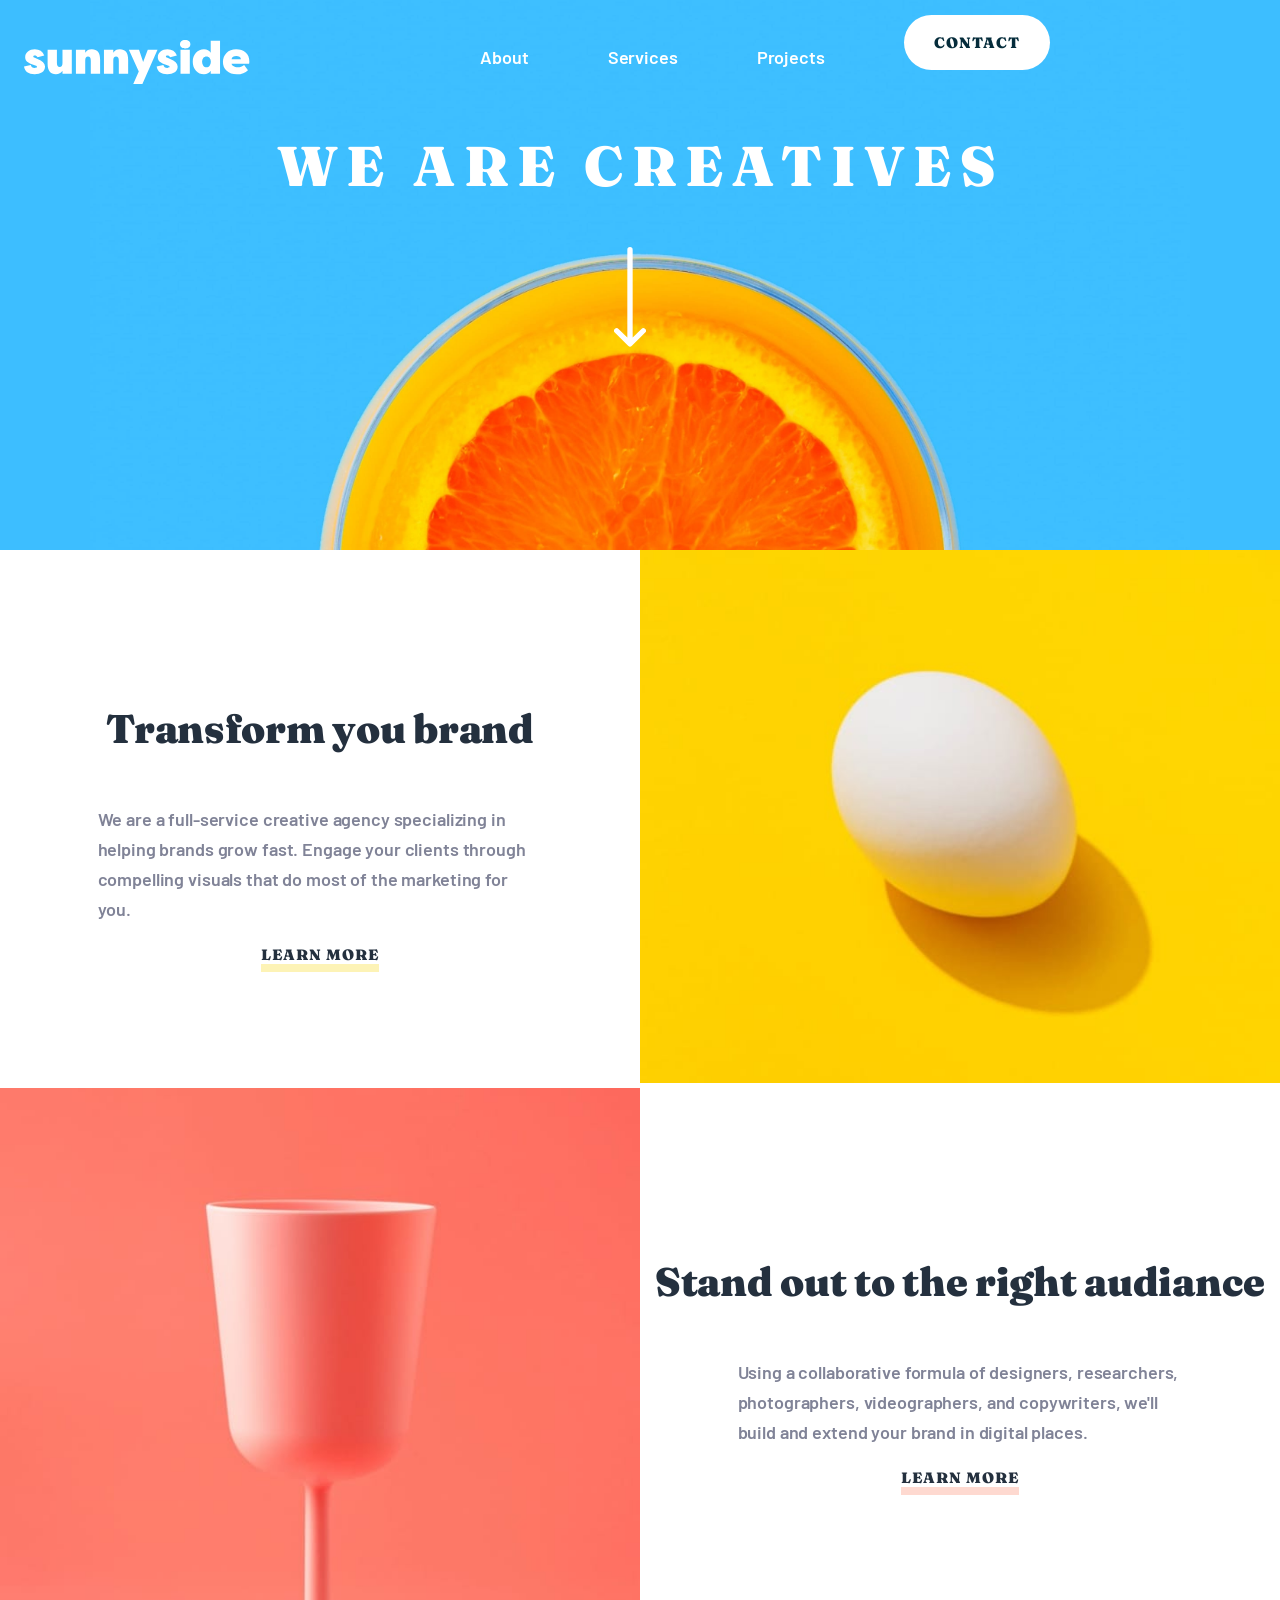
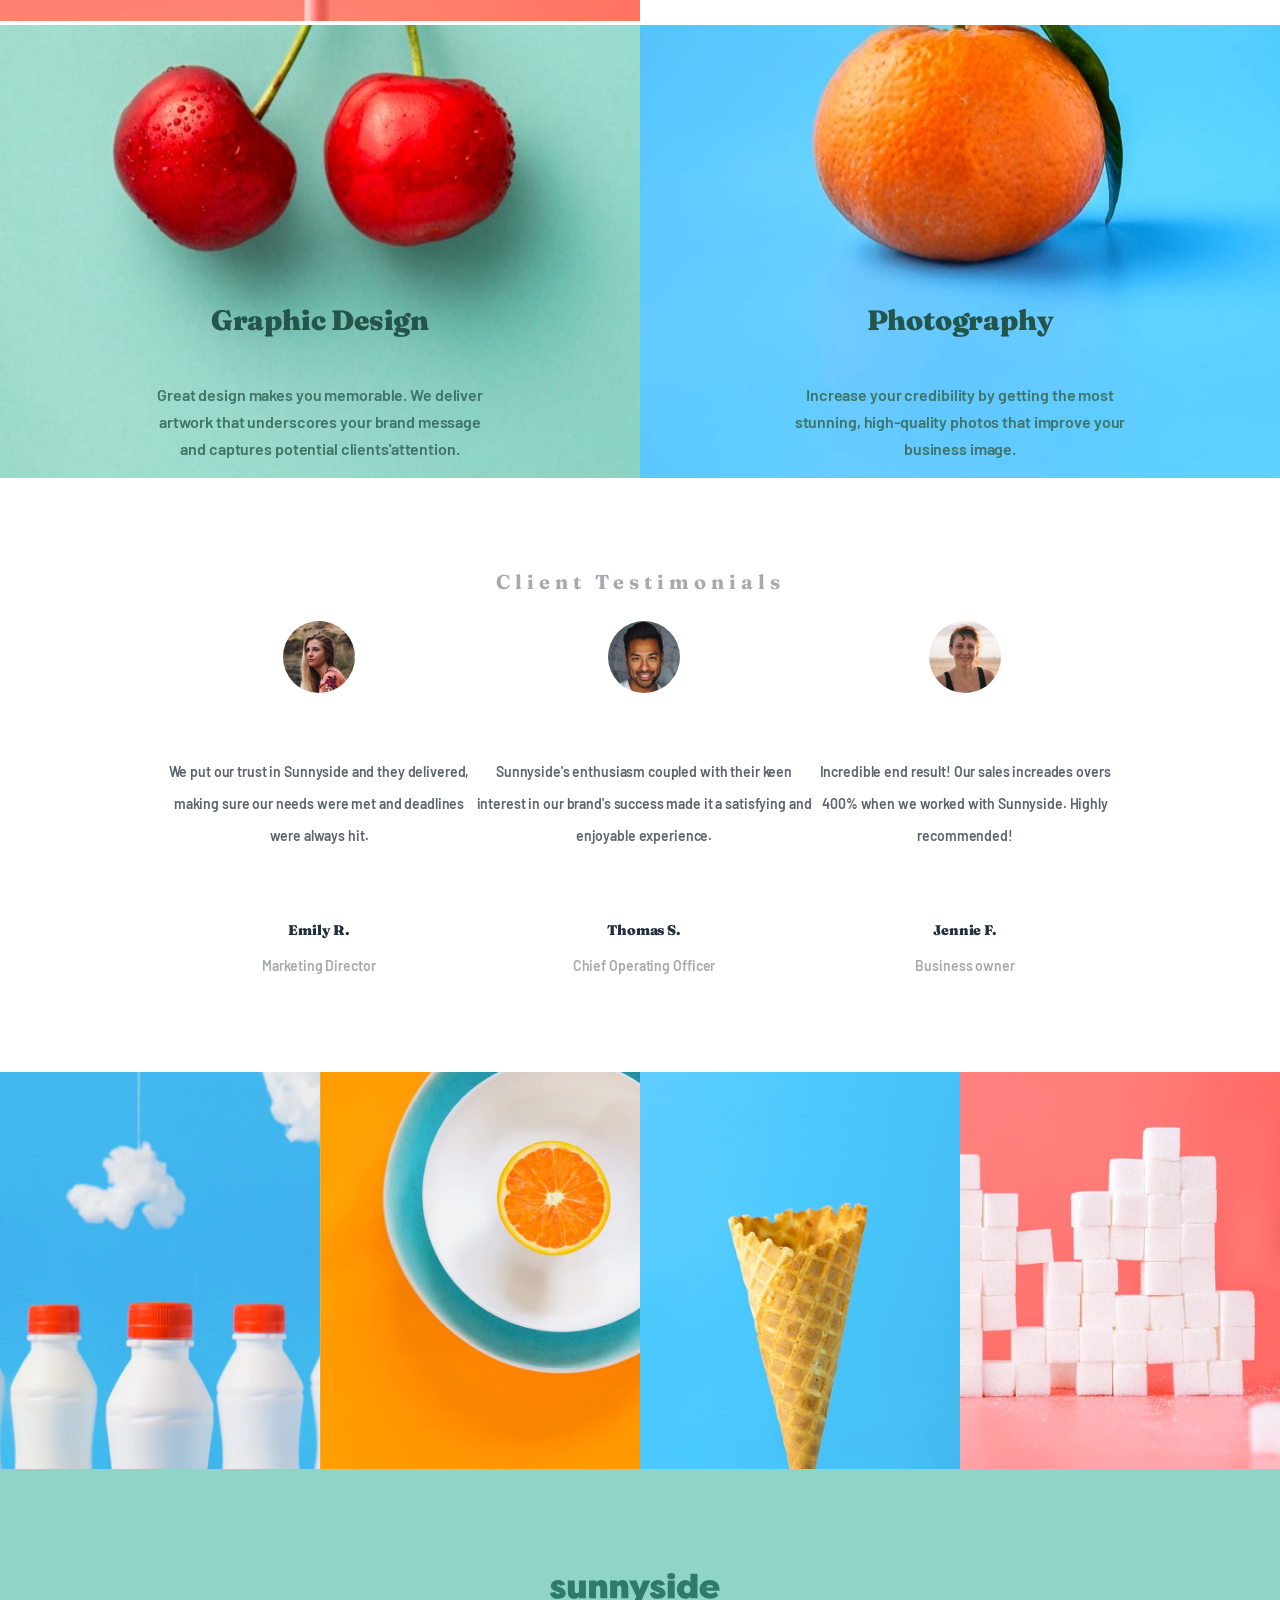
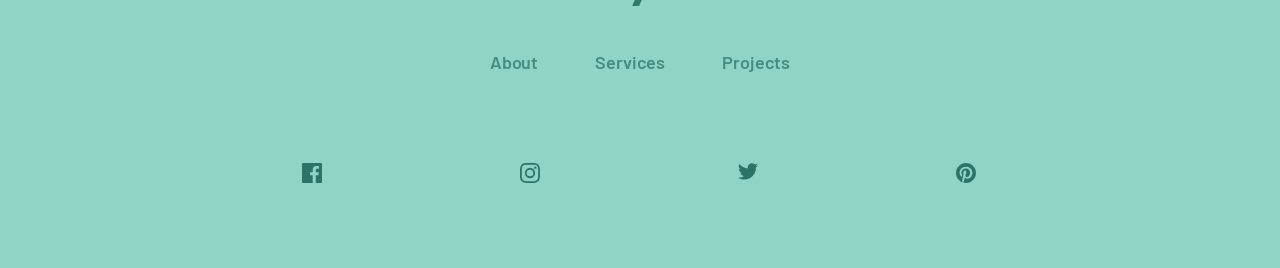
==== index.html @ 3e38563c "index" ====
<!DOCTYPE html>
<html lang="en">
    <head>
        <meta charset="UTF-8">
        <meta name="viewport" content="width=device-width, initial-scale=1.0">
        <title>Sunnyside-Agency</title>
        <link rel="stylesheet" href="/assets/style/scss/style.css">
        <style>
            @import url('https://fonts.googleapis.com/css2?family=Barlow&family=Fraunces:opsz,wght@9..144,900&display=swap');
        </style>  
    </head>
    <body>
        <header>
            <section class="nav">
                <article class="navbar">
                    <img class="brand" src="/ressources/images/logo.svg" alt="brand logo">
                    <div class="burgermenu">
                        <a href="#" class="menu">About</a>
                        <a href="#" class="menu">Services</a>
                        <a href="#" class="menu">Projects</a>
                        <a href="#" class="menu_contact">Contact</a>
                    </div>
                </article>
            </section>
            <section class="intro">
                <h1 class="title">We are creatives</h1>
                <img class="arrow" src="/ressources/images/icons/icon-arrow-down.svg">
            </section>
        </header>
        <section class="informations">
            <article class="egg">
                <img src="/ressources/images/photos/image-transform.jpg" width="100%">
            </article>
            <article class="transform">
                <h2>Transform you brand</h2>
                <p class="explain">
                    We are a full-service creative agency specializing in helping brands grow fast. Engage your clients through compelling visuals that do most of the marketing for you.
                </p>
                <a class="Learn-yellow" href="#">Learn More</a>
            </article>
            <article class="glass">
                <img src="/ressources/images/photos/image-stand-out.jpg" width="100%">
            </article>
            <article class="stand-out">
                <h2>Stand out to the right audiance</h2>
                <p class="explain">
                    Using a collaborative formula of designers, researchers, photographers, videographers, and copywriters, we'll build and extend your brand in digital places.
                </p>
                <a class="Learn-pink" href="#">Learn More</a>
            </article>
            <article class="Graphic">
                <div class="graphic">
                    <h3 class="design">Graphic Design</h3>
                    <p class="info">
                        Great design makes you memorable. We deliver artwork that underscores your brand message and captures potential clients'attention.
                    </p>
                </div>
            </article>
            <article class="photography">
                <div class="pics">
                    <h3 class="photo">Photography</h3>
                    <p class="info">
                        Increase your credibility by getting the most stunning, high-quality photos that improve your business image.
                    </p>
                </div>
            </article>
        </section>
        <section class="testimonials">
            <h4>Client Testimonials</h4>
            <div class="people">
                <article class="Emily">
                    <img class="faces" src="/ressources/images/people/image-emily.jpg">
                    <p class="review">
                        We put our trust in Sunnyside and they delivered, making sure our needs were met and deadlines were always hit.
                    </p>
                    <p class="name">Emily R.</p>
                    <p class="job">Marketing Director</p>
                </article>
                <article class="Thomas">
                    <img class="faces" src="/ressources/images/people/image-thomas.jpg">
                    <p class="review">
                        Sunnyside's enthusiasm coupled with their keen interest in our brand's success made it a satisfying and enjoyable experience.
                    </p>
                    <p class="name">Thomas S.</p>
                    <p class="job">Chief Operating Officer</p>
                </article>
                <article class="Jennie">
                    <img class="faces" src="/ressources/images/people/image-jennie.jpg">
                    <p class="review">
                        Incredible end result! Our sales increades overs 400% when we worked with Sunnyside. Highly recommended!
                    </p>
                    <p class="name">Jennie F.</p>
                    <p class="job">Business owner</p>
                </article>
            </div>
        </section>
        <section class="images">
            <img class="milk" src="/ressources/images/photos/image-gallery-milkbottles.jpg">
            <img class="orange" src="/ressources/images/photos/image-gallery-orange.jpg">
            <img class="cone" src="/ressources/images/photos/image-gallery-cone.jpg">
            <img class="sugar" src="/ressources/images/photos/image-gallery-sugarcubes.jpg">
        </section>
        <footer>
            <article class="brand-foot">
                <img class="brand" src="/ressources/images/logo.svg">
                <article class="infos-foot">
                    <div class="elements">
                        <a class="abt" href="#">About</a>
                        <a class="serv" href="#">Services</a>
                        <a class="pjt" href="#">Projects</a>
                    </div>
                </article>
                <article class="social-media">
                    <div class="logos">
                        <a href="#"><img class="fb" src="/ressources/images/icons/icon-facebook.svg"></a>
                        <a href="#"><img class="ig" src="/ressources/images/icons/icon-instagram.svg"></a>
                        <a href="#"><img class="tw" src="/ressources/images/icons/icon-twitter.svg"></a>
                        <a href="#"><img class="pt" src="/ressources/images/icons/icon-pinterest.svg"></a>
                    </div>
                </article>
            </article>
        </footer>
    </body>
</html>
---- assets/style/scss/style.css ----
/*! modern-normalize v2.0.0 | MIT License | https://github.com/sindresorhus/modern-normalize */
/*
Document
========
*/
/**
Use a better box model (opinionated).
*/
@import url("https://fonts.googleapis.com/css2?family=Barlow&family=Fraunces:opsz,wght@9..144,900&display=swap");
*,
::before,
::after {
  box-sizing: border-box;
}

html {
  /* Improve consistency of default fonts in all browsers. (https://github.com/sindresorhus/modern-normalize/issues/3) */
  font-family: system-ui, "Segoe UI", Roboto, Helvetica, Arial, sans-serif, "Apple Color Emoji", "Segoe UI Emoji";
  line-height: 1.15; /* 1. Correct the line height in all browsers. */
  -webkit-text-size-adjust: 100%; /* 2. Prevent adjustments of font size after orientation changes in iOS. */
  -moz-tab-size: 4; /* 3. Use a more readable tab size (opinionated). */
  -o-tab-size: 4;
     tab-size: 4; /* 3 */
}

/*
Sections
========
*/
body {
  margin: 0; /* Remove the margin in all browsers. */
}

/*
Grouping content
================
*/
/**
1. Add the correct height in Firefox.
2. Correct the inheritance of border color in Firefox. (https://bugzilla.mozilla.org/show_bug.cgi?id=190655)
*/
hr {
  height: 0; /* 1 */
  color: inherit; /* 2 */
}

/*
Text-level semantics
====================
*/
/**
Add the correct text decoration in Chrome, Edge, and Safari.
*/
abbr[title] {
  -webkit-text-decoration: underline dotted;
          text-decoration: underline dotted;
}

/**
Add the correct font weight in Edge and Safari.
*/
b,
strong {
  font-weight: bolder;
}

/**
1. Improve consistency of default fonts in all browsers. (https://github.com/sindresorhus/modern-normalize/issues/3)
2. Correct the odd 'em' font sizing in all browsers.
*/
code,
kbd,
samp,
pre {
  font-family: ui-monospace, SFMono-Regular, Consolas, "Liberation Mono", Menlo, monospace; /* 1 */
  font-size: 1em; /* 2 */
}

/**
Add the correct font size in all browsers.
*/
small {
  font-size: 80%;
}

/**
Prevent 'sub' and 'sup' elements from affecting the line height in all browsers.
*/
sub,
sup {
  font-size: 75%;
  line-height: 0;
  position: relative;
  vertical-align: baseline;
}

sub {
  bottom: -0.25em;
}

sup {
  top: -0.5em;
}

/*
Tabular data
============
*/
/**
1. Remove text indentation from table contents in Chrome and Safari. (https://bugs.chromium.org/p/chromium/issues/detail?id=999088, https://bugs.webkit.org/show_bug.cgi?id=201297)
2. Correct table border color inheritance in Chrome and Safari. (https://bugs.chromium.org/p/chromium/issues/detail?id=935729, https://bugs.webkit.org/show_bug.cgi?id=195016)
*/
table {
  text-indent: 0; /* 1 */
  border-color: inherit; /* 2 */
}

/*
Forms
=====
*/
/**
1. Change the font styles in all browsers.
2. Remove the margin in Firefox and Safari.
*/
button,
input,
optgroup,
select,
textarea {
  font-family: inherit; /* 1 */
  font-size: 100%; /* 1 */
  line-height: 1.15; /* 1 */
  margin: 0; /* 2 */
}

/**
Remove the inheritance of text transform in Edge and Firefox.
*/
button,
select {
  text-transform: none;
}

/**
Correct the inability to style clickable types in iOS and Safari.
*/
button,
[type=button],
[type=reset],
[type=submit] {
  -webkit-appearance: button;
     -moz-appearance: button;
          appearance: button;
}

/**
Remove the inner border and padding in Firefox.
*/
::-moz-focus-inner {
  border-style: none;
  padding: 0;
}

/**
Restore the focus styles unset by the previous rule.
*/
:-moz-focusring {
  outline: 1px dotted ButtonText;
}

/**
Remove the additional ':invalid' styles in Firefox.
See: https://github.com/mozilla/gecko-dev/blob/2f9eacd9d3d995c937b4251a5557d95d494c9be1/layout/style/res/forms.css#L728-L737
*/
:-moz-ui-invalid {
  box-shadow: none;
}

/**
Remove the padding so developers are not caught out when they zero out 'fieldset' elements in all browsers.
*/
legend {
  padding: 0;
}

/**
Add the correct vertical alignment in Chrome and Firefox.
*/
progress {
  vertical-align: baseline;
}

/**
Correct the cursor style of increment and decrement buttons in Safari.
*/
::-webkit-inner-spin-button,
::-webkit-outer-spin-button {
  height: auto;
}

/**
1. Correct the odd appearance in Chrome and Safari.
2. Correct the outline style in Safari.
*/
[type=search] {
  -webkit-appearance: textfield;
     -moz-appearance: textfield;
          appearance: textfield; /* 1 */
  outline-offset: -2px; /* 2 */
}

/**
Remove the inner padding in Chrome and Safari on macOS.
*/
::-webkit-search-decoration {
  -webkit-appearance: none;
}

/**
1. Correct the inability to style clickable types in iOS and Safari.
2. Change font properties to 'inherit' in Safari.
*/
::-webkit-file-upload-button {
  -webkit-appearance: button; /* 1 */
  font: inherit; /* 2 */
}

/*
Interactive
===========
*/
/*
Add the correct display in Chrome and Safari.
*/
summary {
  display: list-item;
}

@media screen and (max-width: 768px) {
  .menu {
    color: #808397;
    font-family: "Barlow";
    font-size: 20px;
    font-style: normal;
    font-weight: 600;
    line-height: 25px; /* 125% */
    letter-spacing: -0.143px;
    text-decoration: none;
  }
  .menu_contact {
    color: #808397;
    font-family: "Barlow";
    font-size: 20px;
    font-style: normal;
    font-weight: 600;
    line-height: 25px; /* 125% */
    letter-spacing: -0.143px;
    text-decoration: none;
  }
  .title {
    font-family: "Fraunces", serif;
    color: #FFF;
    font-size: 80px;
    font-size: normal;
    text-transform: uppercase;
    padding-top: 144px;
    font-weight: 900p;
    text-align: center;
    letter-spacing: 6.25px;
    line-height: normal;
  }
  h2 {
    font-family: "Fraunces", serif;
    color: black;
    text-align: center;
    font-size: 32px;
    font-style: normal;
    font-weight: 900;
    line-height: normal;
    letter-spacing: -0.229px;
    width: 327px;
  }
  .explain {
    color: #808397;
    text-align: center;
    font-family: "Barlow";
    font-size: 18px;
    font-size: normal;
    font-weight: 600;
    line-height: 30px;
    letter-spacing: -0.129px;
    width: 327px;
  }
  .Learn-pink {
    color: #24303E;
    font-family: "Fraunces", serif;
    font-size: 15px;
    font-style: normal;
    font-weight: 900;
    line-height: 25px; /* 166.667% */
    letter-spacing: 1px;
    text-transform: uppercase;
    text-decoration: underline;
    text-decoration-color: #FED9D0;
    text-decoration-thickness: 8px;
  }
  .Learn-pink:hover {
    text-transform: uppercase;
    text-decoration: underline;
    text-decoration-color: #FE7766;
    text-decoration-thickness: 8px;
  }
  .Learn-yellow {
    color: #24303E;
    font-family: "Fraunces", serif;
    font-size: 15px;
    font-style: normal;
    font-weight: 900;
    line-height: 25px; /* 166.667% */
    letter-spacing: 1px;
    text-transform: uppercase;
    text-decoration: underline;
    text-decoration-color: #FDF3B6;
    text-decoration-thickness: 8px;
  }
  .Learn-yellow:hover {
    text-transform: uppercase;
    text-decoration: underline;
    text-decoration-color: #FAD400;
    text-decoration-thickness: 8px;
  }
  Graphic h3 {
    color: #24554A;
    text-align: center;
    font-family: "Fraunces", serif;
    font-size: 28px;
    font-style: normal;
    font-weight: 900;
    line-height: normal;
    letter-spacing: -0.2px;
  }
  Graphic p.info {
    color: #24554A;
    text-align: center;
    font-family: "Barlow";
    font-size: 16px;
    font-style: normal;
    font-weight: 600;
    line-height: 27px; /* 168.75% */
    letter-spacing: -0.114px;
  }
  .photography h3 {
    color: #052C3B;
    text-align: center;
    font-family: "Fraunces", serif;
    font-size: 28px;
    font-style: normal;
    font-weight: 900;
    line-height: normal;
    letter-spacing: -0.2px;
  }
  .photography p.info {
    color: #24554A;
    text-align: center;
    font-family: "Barlow";
    font-size: 16px;
    font-style: normal;
    font-weight: 600;
    line-height: 27px; /* 168.75% */
    letter-spacing: -0.114px;
  }
  h4 {
    color: #A7AAAD;
    text-align: center;
    font-family: "Fraunces", serif;
    font-size: 24px;
    font-style: normal;
    font-weight: 900;
    line-height: normal;
    letter-spacing: 4px;
  }
  .review {
    color: #5B636D;
    text-align: center;
    font-family: "Barlow";
    font-size: 18px;
    font-style: normal;
    font-weight: 600;
    line-height: 32px; /* 177.778% */
    letter-spacing: -0.129px;
  }
  .name {
    color: #24303E;
    text-align: center;
    font-family: "Fraunces", serif;
    font-size: 18px;
    font-style: normal;
    font-weight: 900;
    line-height: normal;
    letter-spacing: -0.129px;
  }
  .job {
    color: #A7AAAD;
    text-align: center;
    font-family: "Barlow";
    font-size: 14px;
    font-style: normal;
    font-weight: 600;
    line-height: 25px; /* 178.571% */
    letter-spacing: -0.1px;
  }
  .elements {
    color: #458D7E;
    font-family: Barlow;
    font-size: 18px;
    font-style: normal;
    font-weight: 600;
    line-height: 25px; /* 138.889% */
    letter-spacing: -0.129px;
  }
}
@media only screen and (min-width: 768px) and (max-width: 2560px) {
  .title {
    color: #FFF;
    text-align: center;
    font-family: "Fraunces";
    font-size: 56px;
    font-style: normal;
    font-weight: 900;
    line-height: normal;
    letter-spacing: 8.75px;
    text-transform: uppercase;
  }
  .menu {
    color: #FFF;
    font-family: "Barlow";
    font-size: 18px;
    font-style: normal;
    font-weight: 600;
    line-height: 25px; /* 138.889% */
    letter-spacing: -0.129px;
    text-decoration: none;
  }
  .menu_contact {
    background-color: white;
    color: #052C3B;
    text-decoration: none;
    border-radius: 50px;
    padding: 15px 30px 15px 30px;
    font-family: "Fraunces";
    font-size: 15px;
    font-style: normal;
    font-weight: 900;
    line-height: 25px; /* 166.667% */
    letter-spacing: 1px;
    text-transform: uppercase;
  }
  .menu_contact:hover {
    border-radius: 28px;
    opacity: 0.5;
    background: #FFF;
    color: #FFF;
    font-family: "Fraunces";
    font-size: 15px;
    font-style: normal;
    font-weight: 900;
    line-height: 25px; /* 166.667% */
    letter-spacing: 1px;
    text-transform: uppercase;
  }
  .informations h2 {
    color: #24303E;
    font-family: "Fraunces";
    font-size: 40px;
    font-style: normal;
    font-weight: 900;
    line-height: normal;
    letter-spacing: -0.286px;
  }
  .informations .explain {
    color: #808397;
    font-family: "Barlow";
    font-size: 18px;
    font-style: normal;
    font-weight: 600;
    line-height: 30px; /* 166.667% */
    letter-spacing: -0.129px;
  }
  .informations .Learn-pink {
    color: #24303E;
    font-family: "Fraunces", serif;
    font-size: 15px;
    font-style: normal;
    font-weight: 900;
    line-height: 25px; /* 166.667% */
    letter-spacing: 1px;
    text-transform: uppercase;
    text-decoration: underline;
    text-decoration-color: #FED9D0;
    text-decoration-thickness: 8px;
  }
  .informations .Learn-pink:hover {
    text-transform: uppercase;
    text-decoration: underline;
    text-decoration-color: #FE7766;
    text-decoration-thickness: 8px;
  }
  .informations .Learn-yellow {
    color: #24303E;
    font-family: "Fraunces", serif;
    font-size: 15px;
    font-style: normal;
    font-weight: 900;
    line-height: 25px; /* 166.667% */
    letter-spacing: 1px;
    text-transform: uppercase;
    text-decoration: underline;
    text-decoration-color: #FDF3B6;
    text-decoration-thickness: 8px;
  }
  .informations .Learn-yellow:hover {
    text-transform: uppercase;
    text-decoration: underline;
    text-decoration-color: #FAD400;
    text-decoration-thickness: 8px;
  }
  h3 {
    color: #24554A;
    text-align: center;
    font-family: "Fraunces";
    font-size: 28px;
    font-style: normal;
    font-weight: 900;
    line-height: normal;
    letter-spacing: -0.2px;
  }
  .info {
    color: #3E7467;
    text-align: center;
    font-family: "Barlow";
    font-size: 16px;
    font-style: normal;
    font-weight: 600;
    line-height: 27px; /* 168.75% */
    letter-spacing: -0.114px;
  }
  .testimonials {
    color: #A7AAAD;
    text-align: center;
    font-family: "Fraunces";
    font-size: 20px;
    font-style: normal;
    font-weight: 900;
    line-height: normal;
    letter-spacing: 5px;
  }
  .review {
    color: #5B636D;
    text-align: center;
    font-family: "Barlow";
    font-size: 14px;
    font-style: normal;
    font-weight: 600;
    line-height: 32px; /* 177.778% */
    letter-spacing: -0.129px;
    margin-bottom: 69px;
    margin-top: 58px;
  }
  .name {
    color: #24303E;
    text-align: center;
    font-family: "Fraunces";
    font-size: 14px;
    font-style: normal;
    font-weight: 900;
    line-height: normal;
    letter-spacing: -0.129px;
  }
  .job {
    color: #A7AAAD;
    text-align: center;
    font-family: Barlow;
    font-size: 14px;
    font-style: normal;
    font-weight: 600;
    line-height: 25px; /* 178.571% */
    letter-spacing: -0.1px;
  }
}
.elements a {
  color: #458D7E;
  font-family: "Barlow";
  font-size: 18px;
  font-style: normal;
  font-weight: 600;
  line-height: 25px; /* 138.889% */
  letter-spacing: -0.129px;
  text-decoration: none;
}
.elements a:hover {
  text-decoration: none;
  color: white;
}

.fb:hover {
  filter: invert(93%) sepia(7%) saturate(27%) hue-rotate(216deg) brightness(150%) contrast(110%);
}

.ig:hover {
  filter: invert(93%) sepia(7%) saturate(27%) hue-rotate(216deg) brightness(150%) contrast(110%);
}

.tw:hover {
  filter: invert(93%) sepia(7%) saturate(27%) hue-rotate(216deg) brightness(150%) contrast(110%);
}

.pt:hover {
  filter: invert(93%) sepia(7%) saturate(27%) hue-rotate(216deg) brightness(150%) contrast(110%);
}

@media screen and (max-width: 768px) {
  header {
    background: url("/ressources/images/photos/image-header.jpg") no-repeat center bottom, #3DBEFF;
    background-size: 1450px;
    max-height: 1000px;
    max-width: 768px;
  }
  header .navbar {
    display: grid;
    grid-template-columns: auto auto;
  }
  header .navbar img.brand {
    width: 250px;
    height: auto;
    margin-top: 32px;
    padding-left: 24px;
  }
  header .navbar .burgermenu {
    display: flex;
    flex-direction: column;
    align-items: end;
  }
  header .arrow {
    padding-left: 45%;
    height: 200px;
  }
}
@media only screen and (min-width: 768px) and (max-width: 2560px) {
  header {
    background: url("/ressources/images/photos/image-header.jpg") no-repeat center bottom, #3DBEFF;
    background-size: 1100px;
    height: 550px;
  }
  header .nav {
    display: grid;
    grid-template-columns: auto auto;
  }
  header .nav .navbar {
    display: grid;
    grid-template-columns: auto auto;
    display: grid;
    height: 85px;
  }
  header .nav .navbar img.brand {
    width: 250px;
    height: auto;
    margin-top: 40px;
    padding-left: 24px;
  }
  header .nav .navbar .burgermenu {
    display: grid;
    grid-template-columns: auto auto auto auto;
    height: 70px;
    gap: 79px;
    align-items: end;
    justify-content: end;
  }
  header .arrow {
    padding-left: 48%;
    height: 100px;
  }
}
@media screen and (max-width: 768px) {
  .informations {
    display: flex;
    flex-direction: column;
  }
  .informations .egg {
    display: flex;
    align-items: center;
    justify-content: center;
    background-color: #FFD300;
  }
  .informations .transform {
    height: 600px;
    display: flex;
    flex-direction: column;
    align-items: center;
    justify-content: center;
  }
  .informations .glass {
    display: flex;
    align-items: center;
    justify-content: center;
  }
  .informations .stand-out {
    height: 600px;
    display: flex;
    flex-direction: column;
    align-items: center;
    justify-content: center;
  }
  .informations .Graphic {
    background: url("/ressources/images/photos/image-graphic-design.jpg") no-repeat center;
    background-size: 1300px;
    height: 1000px;
    display: flex;
    justify-content: center;
    align-items: center;
  }
  .informations .Graphic .graphic {
    display: flex;
    width: 350px;
    flex-direction: column;
    margin-top: 600px;
    justify-content: center;
    align-items: center;
    margin-bottom: 10px;
  }
  .informations .photography {
    background: url("/ressources/images/photos/image-photography.jpg") no-repeat center;
    background-size: 1200px;
    height: 1000px;
    display: flex;
    justify-content: center;
    align-items: center;
  }
  .informations .photography .pics {
    display: flex;
    width: 350px;
    flex-direction: column;
    margin-top: 600px;
    margin-bottom: 10px;
  }
}
@media only screen and (min-width: 768px) and (max-width: 2560px) {
  .informations {
    display: grid;
    grid-template-columns: auto auto;
    grid-template-rows: auto auto auto;
  }
  .informations .transform {
    display: flex;
    flex-direction: column;
    align-items: center;
    justify-content: center;
    order: -1;
  }
  .informations .transform .explain {
    display: flex;
    flex-direction: column;
    justify-content: center;
    align-items: center;
    width: 445px;
  }
  .informations .stand-out {
    display: flex;
    flex-direction: column;
    align-items: center;
    justify-content: center;
  }
  .informations .stand-out .explain {
    display: flex;
    flex-direction: column;
    justify-content: center;
    align-items: center;
    width: 445px;
  }
  .informations .Graphic {
    background: url("/ressources/images/photos/image-graphic-design.jpg") no-repeat center;
    display: flex;
    justify-content: center;
    align-items: center;
  }
  .informations .Graphic .graphic {
    display: flex;
    flex-direction: column;
    justify-content: center;
    align-items: center;
    margin-top: 250px;
    width: 339px;
  }
  .informations .photography {
    background: url("/ressources/images/photos/image-photography.jpg") no-repeat center;
    display: flex;
    justify-content: center;
    align-items: center;
  }
  .informations .photography .pics {
    display: flex;
    flex-direction: column;
    justify-content: center;
    align-items: center;
    margin-top: 250px;
    width: 339px;
  }
}
@media screen and (max-width: 768px) {
  .testimonials {
    margin-top: 64px;
    margin-bottom: 64px;
    display: flex;
    flex-direction: column;
    gap: 64px;
    max-width: 768px;
  }
  .testimonials .people {
    display: flex;
    flex-direction: column;
    justify-content: center;
    align-items: center;
    gap: 64px;
  }
  .testimonials .people .faces {
    border-radius: 50%;
    width: 72px;
    height: 72px;
    margin-left: 40%;
  }
  .testimonials .people .review {
    justify-content: center;
    align-items: center;
    width: 327px;
    padding-top: 25px;
    padding-bottom: 25px;
  }
}
@media only screen and (min-width: 768px) and (max-width: 2560px) {
  .testimonials {
    margin-top: 64px;
    margin-bottom: 64px;
    display: flex;
    flex-direction: column;
    margin-left: 165px;
    margin-right: 165px;
    margin-bottom: 80px;
  }
  .testimonials .people {
    display: flex;
    flex-direction: row;
    justify-content: center;
    align-items: center;
  }
  .testimonials .people .faces {
    border-radius: 50%;
    width: 72px;
    height: 72px;
  }
}
@media screen and (max-width: 768px) {
  .images {
    display: grid;
    grid-template-columns: auto auto;
    max-width: 768px;
  }
  .images .milk {
    width: 100%;
    float: left;
  }
  .images .orange {
    width: 100%;
    float: right;
  }
  .images .cone {
    width: 100%;
    float: left;
  }
  .images .sugar {
    width: 100%;
    float: right;
  }
}
@media only screen and (min-width: 768px) and (max-width: 2560px) {
  .images {
    display: flex;
    flex-direction: row;
    flex-wrap: wrap;
  }
  .images .milk {
    width: 25%;
    height: 25%;
  }
  .images .orange {
    width: 25%;
    height: 25%;
  }
  .images .cone {
    width: 25%;
    height: 25%;
  }
  .images .sugar {
    width: 25%;
    height: 25%;
  }
}
@media screen and (max-width: 768px) {
  footer {
    background-color: #90D4C6;
    max-height: 450px;
  }
  footer .brand {
    margin-top: 104px;
    margin-left: 36%;
    filter: invert(63%) sepia(57%) saturate(387%) hue-rotate(118deg) brightness(98%) contrast(94%);
    width: 170px;
    height: 33px;
    margin-bottom: 40px;
  }
  footer .infos-foot .elements {
    display: grid;
    grid-template-columns: auto auto auto;
    justify-content: center;
    align-items: center;
    grid-gap: 57px;
    margin-bottom: 88px;
  }
  footer .social-media .logos {
    display: flex;
    justify-content: space-evenly;
    align-items: start;
    margin-left: 104px;
    margin-right: 106px;
    padding-bottom: 80px;
  }
}
@media only screen and (min-width: 768px) and (max-width: 2560px) {
  footer {
    background-color: #90D4C6;
  }
  footer .brand {
    margin-top: 104px;
    margin-left: 43%;
    filter: invert(63%) sepia(57%) saturate(387%) hue-rotate(118deg) brightness(98%) contrast(94%);
    width: 170px;
    height: 33px;
    margin-bottom: 40px;
  }
  footer .infos-foot .elements {
    display: grid;
    grid-template-columns: auto auto auto;
    justify-content: center;
    align-items: center;
    grid-gap: 57px;
    margin-bottom: 88px;
  }
  footer .social-media .logos {
    display: flex;
    justify-content: space-evenly;
    align-items: start;
    margin-left: 104px;
    margin-right: 106px;
    padding-bottom: 80px;
  }
}/*# sourceMappingURL=style.css.map */
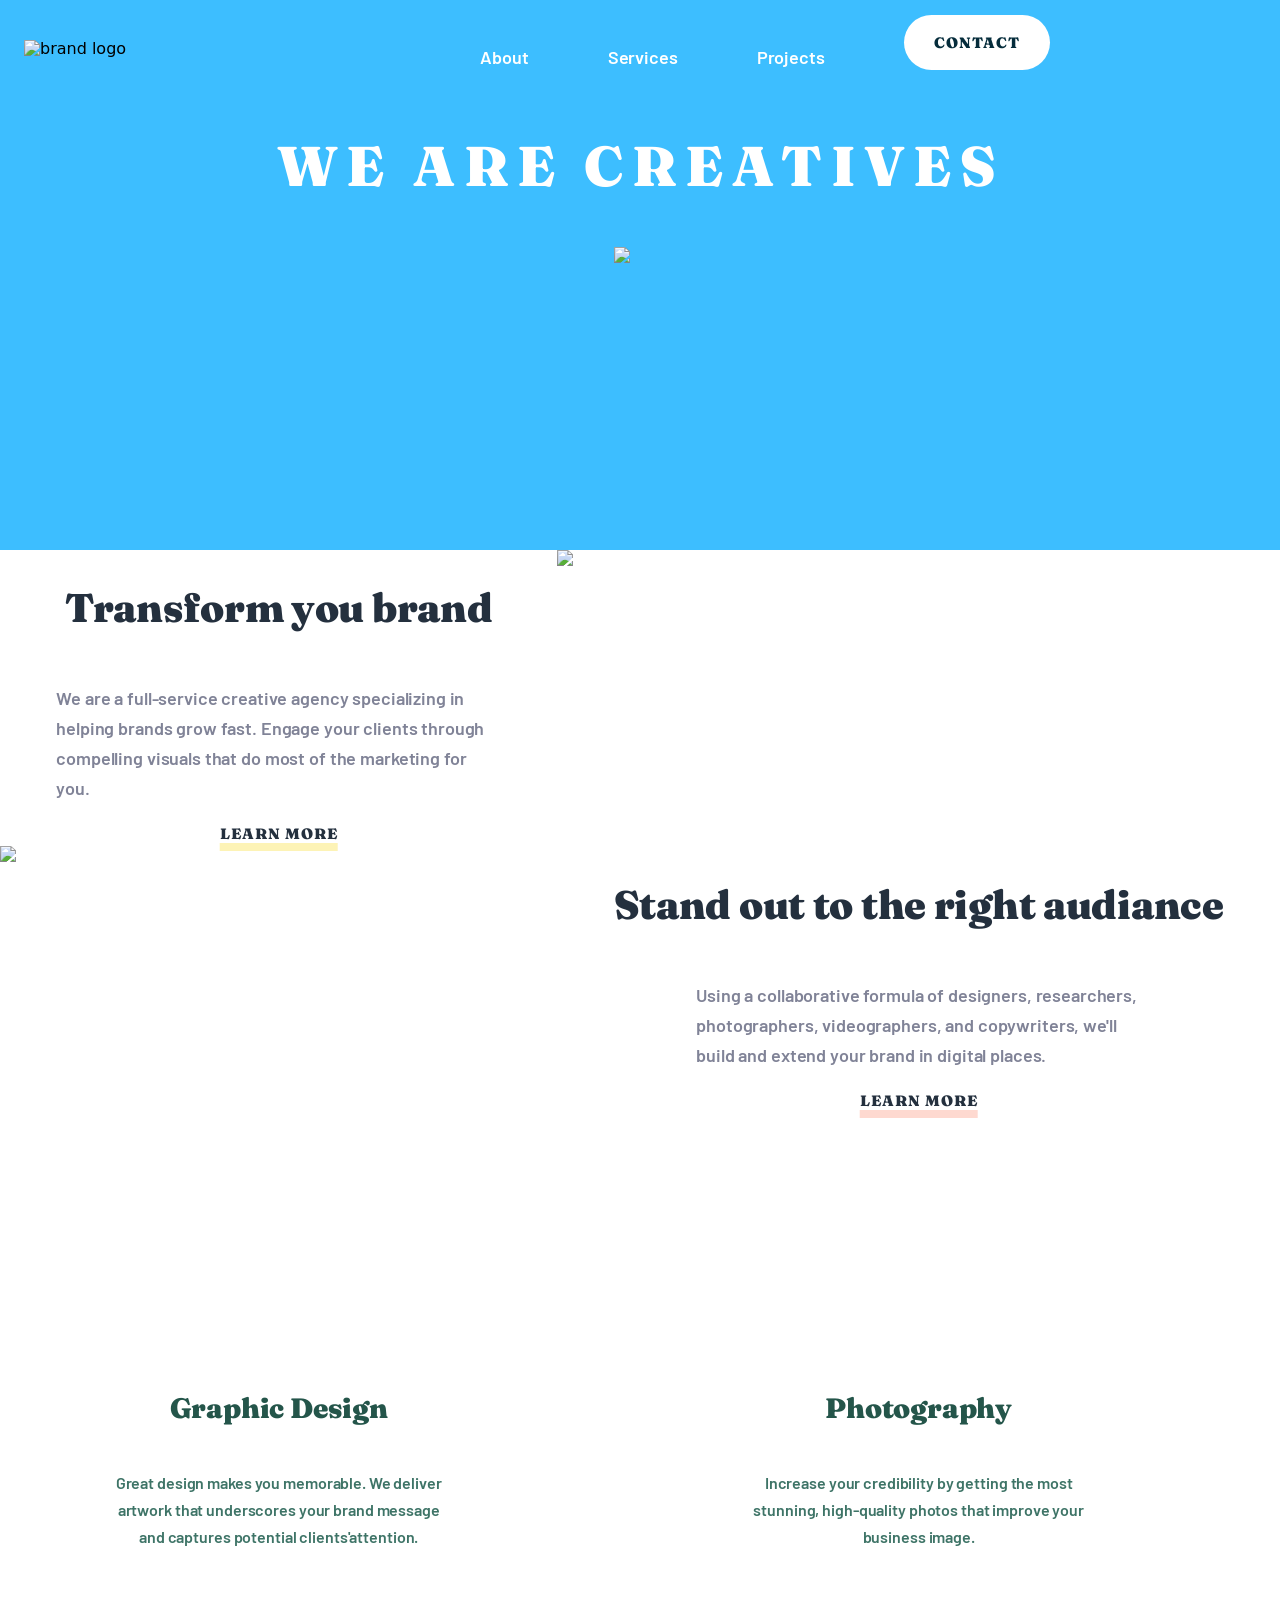
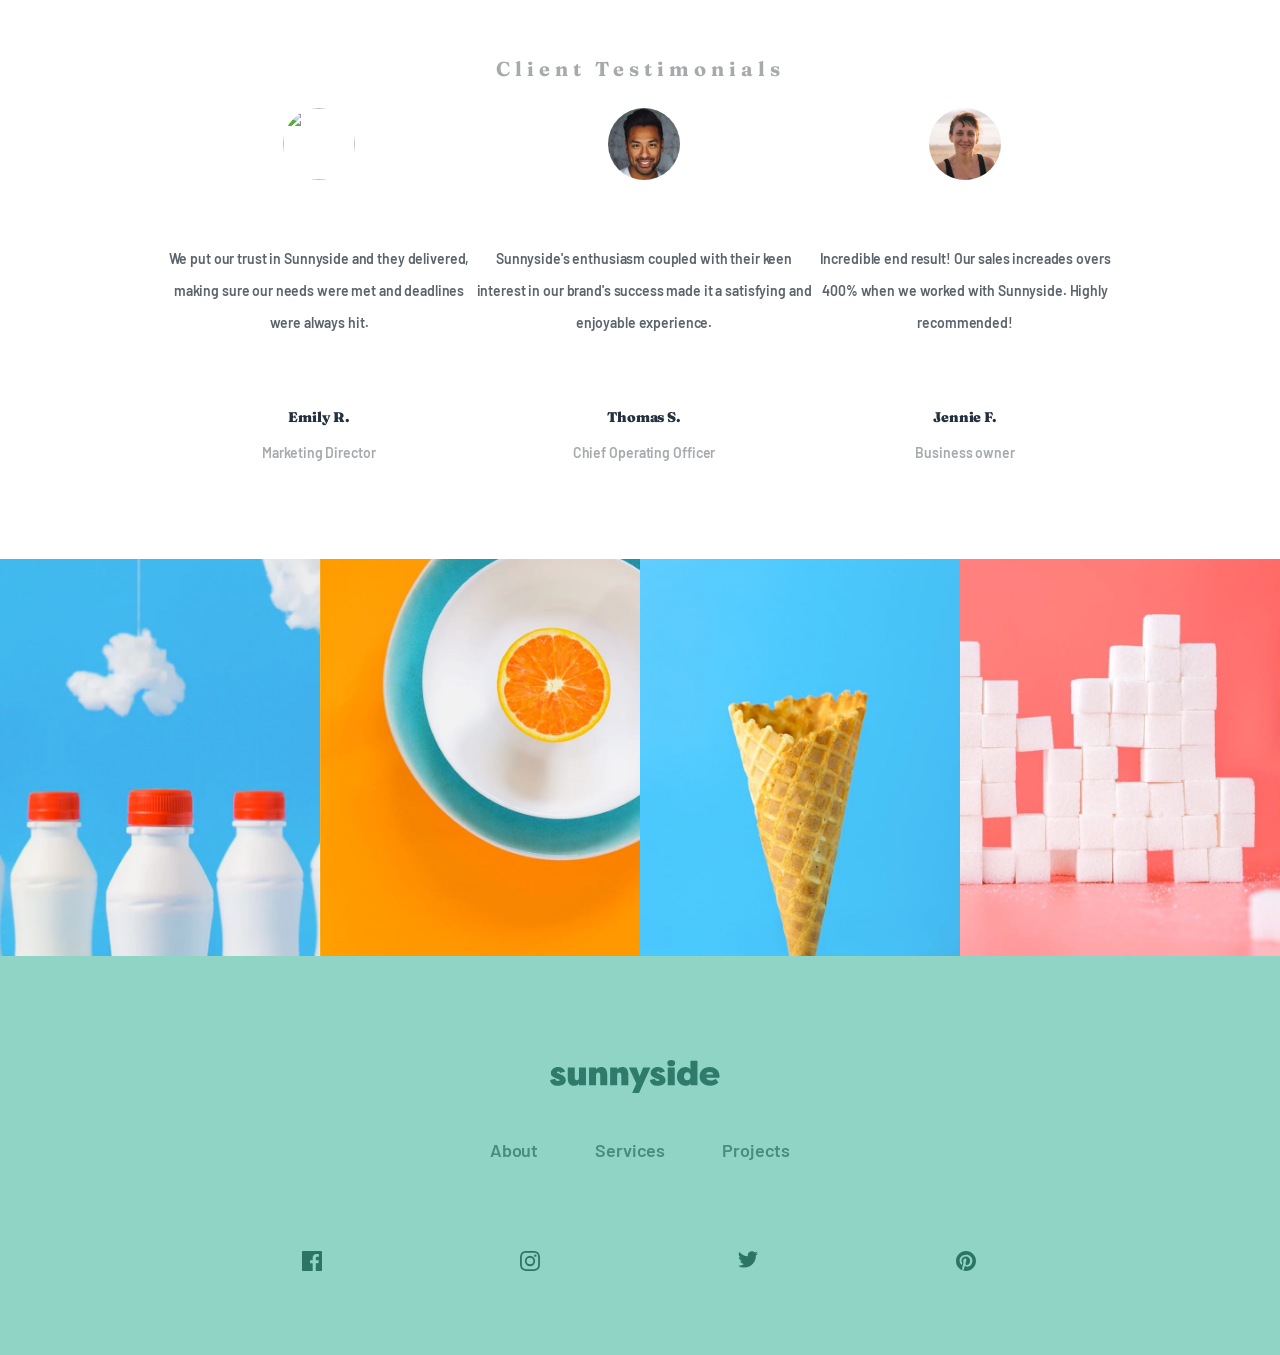
==== commit b2419eff: "ffs" ====
--- a/index.html
+++ b/index.html
@@ -4,7 +4,7 @@
         <meta charset="UTF-8">
         <meta name="viewport" content="width=device-width, initial-scale=1.0">
         <title>Sunnyside-Agency</title>
-        <link rel="stylesheet" href="/assets/style/scss/style.css">
+        <link rel="stylesheet" href="assets/style/scss/style.css">
         <style>
             @import url('https://fonts.googleapis.com/css2?family=Barlow&family=Fraunces:opsz,wght@9..144,900&display=swap');
         </style>  
@@ -13,7 +13,7 @@
         <header>
             <section class="nav">
                 <article class="navbar">
-                    <img class="brand" src="/ressources/images/logo.svg" alt="brand logo">
+                    <img class="brand" src="ressources/images/logo.svg" alt="brand logo">
                     <div class="burgermenu">
                         <a href="#" class="menu">About</a>
                         <a href="#" class="menu">Services</a>
@@ -24,12 +24,12 @@
             </section>
             <section class="intro">
                 <h1 class="title">We are creatives</h1>
-                <img class="arrow" src="/ressources/images/icons/icon-arrow-down.svg">
+                <img class="arrow" src="ressources/images/icons/icon-arrow-down.svg">
             </section>
         </header>
         <section class="informations">
             <article class="egg">
-                <img src="/ressources/images/photos/image-transform.jpg" width="100%">
+                <img src="ressources/images/photos/image-transform.jpg" width="100%">
             </article>
             <article class="transform">
                 <h2>Transform you brand</h2>
@@ -39,7 +39,7 @@
                 <a class="Learn-yellow" href="#">Learn More</a>
             </article>
             <article class="glass">
-                <img src="/ressources/images/photos/image-stand-out.jpg" width="100%">
+                <img src="ressources/images/photos/image-stand-out.jpg" width="100%">
             </article>
             <article class="stand-out">
                 <h2>Stand out to the right audiance</h2>
@@ -69,7 +69,7 @@
             <h4>Client Testimonials</h4>
             <div class="people">
                 <article class="Emily">
-                    <img class="faces" src="/ressources/images/people/image-emily.jpg">
+                    <img class="faces" src="ressources/images/people/image-emily.jpg">
                     <p class="review">
                         We put our trust in Sunnyside and they delivered, making sure our needs were met and deadlines were always hit.
                     </p>
@@ -77,7 +77,7 @@
                     <p class="job">Marketing Director</p>
                 </article>
                 <article class="Thomas">
-                    <img class="faces" src="/ressources/images/people/image-thomas.jpg">
+                    <img class="faces" src="assets/images/people/image-thomas.jpg">
                     <p class="review">
                         Sunnyside's enthusiasm coupled with their keen interest in our brand's success made it a satisfying and enjoyable experience.
                     </p>
@@ -85,7 +85,7 @@
                     <p class="job">Chief Operating Officer</p>
                 </article>
                 <article class="Jennie">
-                    <img class="faces" src="/ressources/images/people/image-jennie.jpg">
+                    <img class="faces" src="assets/images/people/image-jennie.jpg">
                     <p class="review">
                         Incredible end result! Our sales increades overs 400% when we worked with Sunnyside. Highly recommended!
                     </p>
@@ -95,14 +95,14 @@
             </div>
         </section>
         <section class="images">
-            <img class="milk" src="/ressources/images/photos/image-gallery-milkbottles.jpg">
-            <img class="orange" src="/ressources/images/photos/image-gallery-orange.jpg">
-            <img class="cone" src="/ressources/images/photos/image-gallery-cone.jpg">
-            <img class="sugar" src="/ressources/images/photos/image-gallery-sugarcubes.jpg">
+            <img class="milk" src="assets/images/photos/image-gallery-milkbottles.jpg">
+            <img class="orange" src="assets/images/photos/image-gallery-orange.jpg">
+            <img class="cone" src="assets/images/photos/image-gallery-cone.jpg">
+            <img class="sugar" src="assets/images/photos/image-gallery-sugarcubes.jpg">
         </section>
         <footer>
             <article class="brand-foot">
-                <img class="brand" src="/ressources/images/logo.svg">
+                <img class="brand" src="assets/images/logo.svg">
                 <article class="infos-foot">
                     <div class="elements">
                         <a class="abt" href="#">About</a>
@@ -112,13 +112,13 @@
                 </article>
                 <article class="social-media">
                     <div class="logos">
-                        <a href="#"><img class="fb" src="/ressources/images/icons/icon-facebook.svg"></a>
-                        <a href="#"><img class="ig" src="/ressources/images/icons/icon-instagram.svg"></a>
-                        <a href="#"><img class="tw" src="/ressources/images/icons/icon-twitter.svg"></a>
-                        <a href="#"><img class="pt" src="/ressources/images/icons/icon-pinterest.svg"></a>
+                        <a href="#"><img class="fb" src="assets/images/icons/icon-facebook.svg"></a>
+                        <a href="#"><img class="ig" src="assets/images/icons/icon-instagram.svg"></a>
+                        <a href="#"><img class="tw" src="assets/images/icons/icon-twitter.svg"></a>
+                        <a href="#"><img class="pt" src="assets/images/icons/icon-pinterest.svg"></a>
                     </div>
                 </article>
             </article>
         </footer>
     </body>
-</html>+</html>
--- a/assets/style/scss/style.css
+++ b/assets/style/scss/style.css
@@ -621,7 +621,7 @@
 
 @media screen and (max-width: 768px) {
   header {
-    background: url("/ressources/images/photos/image-header.jpg") no-repeat center bottom, #3DBEFF;
+    background: url("../../assets/images/photos/image-header.jpg") no-repeat center bottom, #3DBEFF;
     background-size: 1450px;
     max-height: 1000px;
     max-width: 768px;
@@ -648,7 +648,7 @@
 }
 @media only screen and (min-width: 768px) and (max-width: 2560px) {
   header {
-    background: url("/ressources/images/photos/image-header.jpg") no-repeat center bottom, #3DBEFF;
+    background: url("../../assets/images/photos/image-header.jpg") no-repeat center bottom, #3DBEFF;
     background-size: 1100px;
     height: 550px;
   }
@@ -712,7 +712,7 @@
     justify-content: center;
   }
   .informations .Graphic {
-    background: url("/ressources/images/photos/image-graphic-design.jpg") no-repeat center;
+    background: url("../../assets/photos/image-graphic-design.jpg") no-repeat center;
     background-size: 1300px;
     height: 1000px;
     display: flex;
@@ -729,7 +729,7 @@
     margin-bottom: 10px;
   }
   .informations .photography {
-    background: url("/ressources/images/photos/image-photography.jpg") no-repeat center;
+    background: url("../../assets/photos/image-photography.jpg") no-repeat center;
     background-size: 1200px;
     height: 1000px;
     display: flex;
@@ -778,7 +778,7 @@
     width: 445px;
   }
   .informations .Graphic {
-    background: url("/ressources/images/photos/image-graphic-design.jpg") no-repeat center;
+    background: url("../../assets/photos/image-graphic-design.jpg") no-repeat center;
     display: flex;
     justify-content: center;
     align-items: center;
@@ -792,7 +792,7 @@
     width: 339px;
   }
   .informations .photography {
-    background: url("/ressources/images/photos/image-photography.jpg") no-repeat center;
+    background: url("../../assets/photos/image-photography.jpg") no-repeat center;
     display: flex;
     justify-content: center;
     align-items: center;
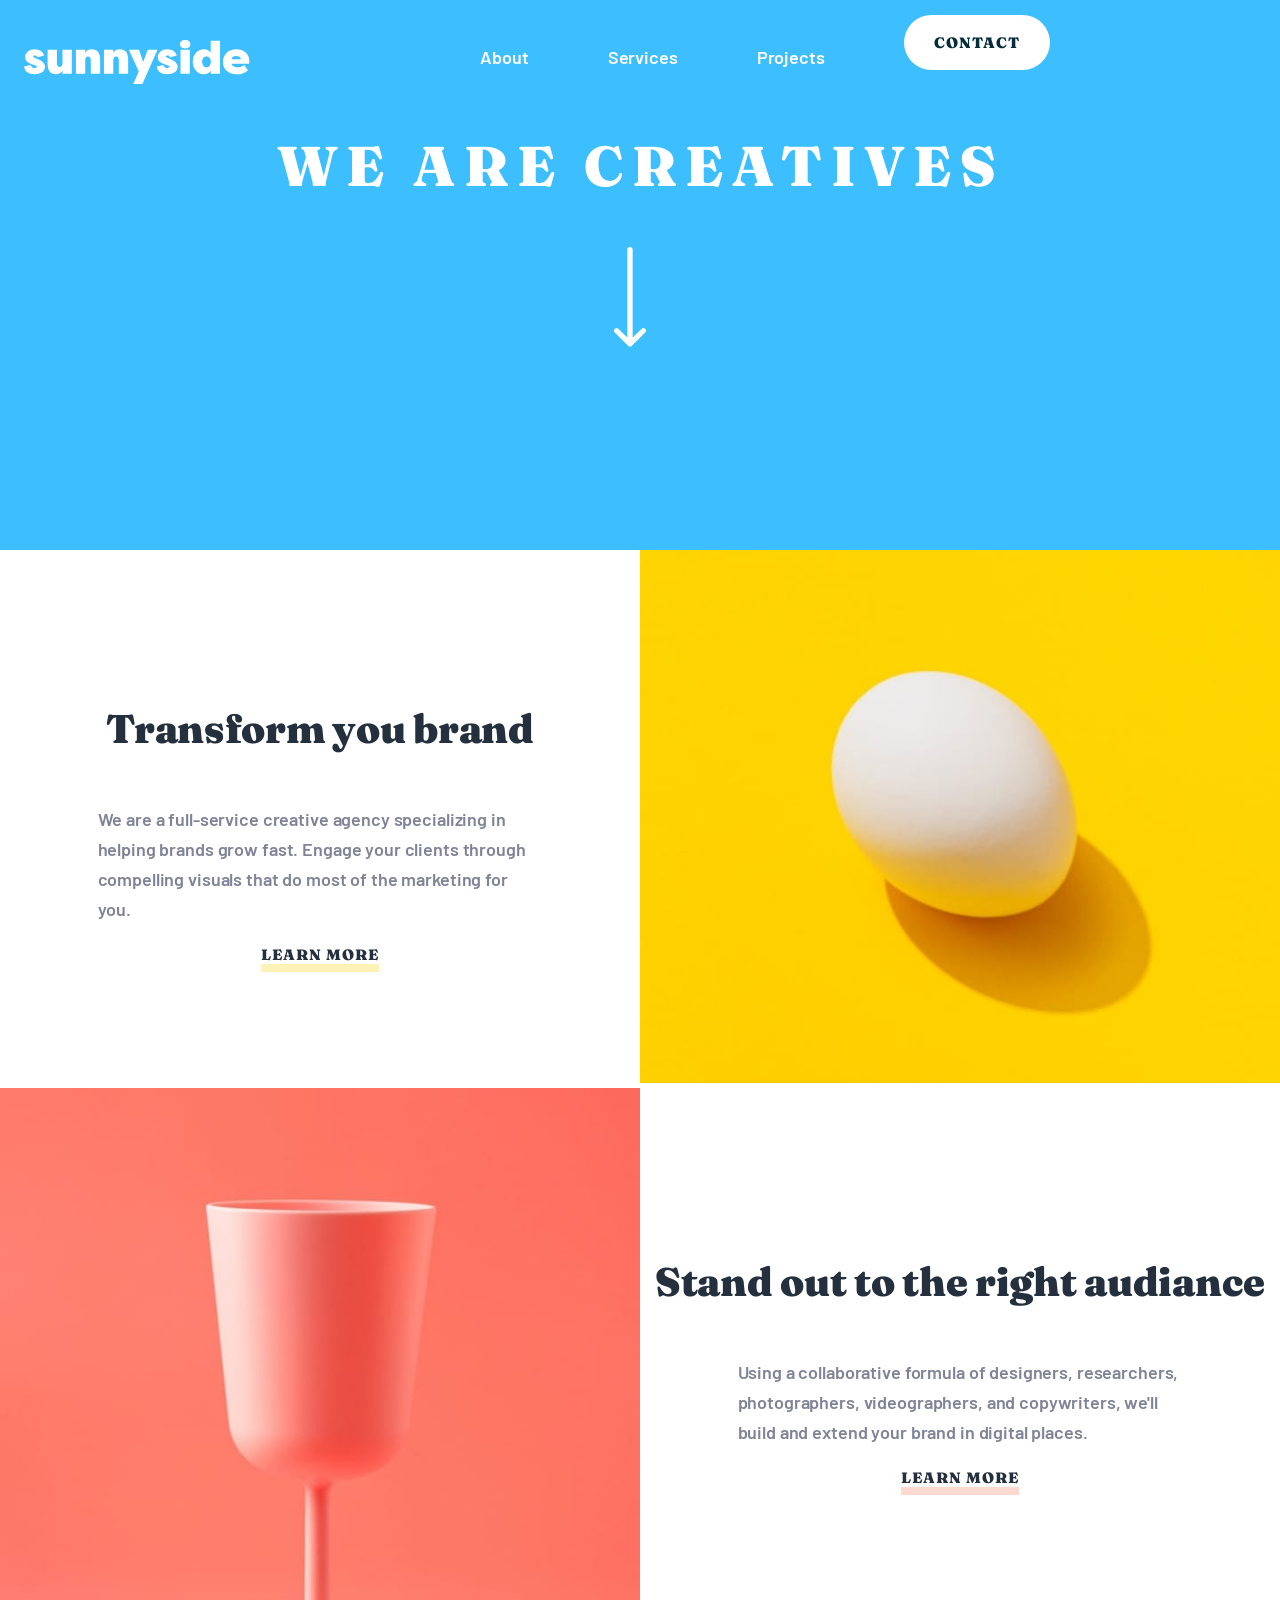
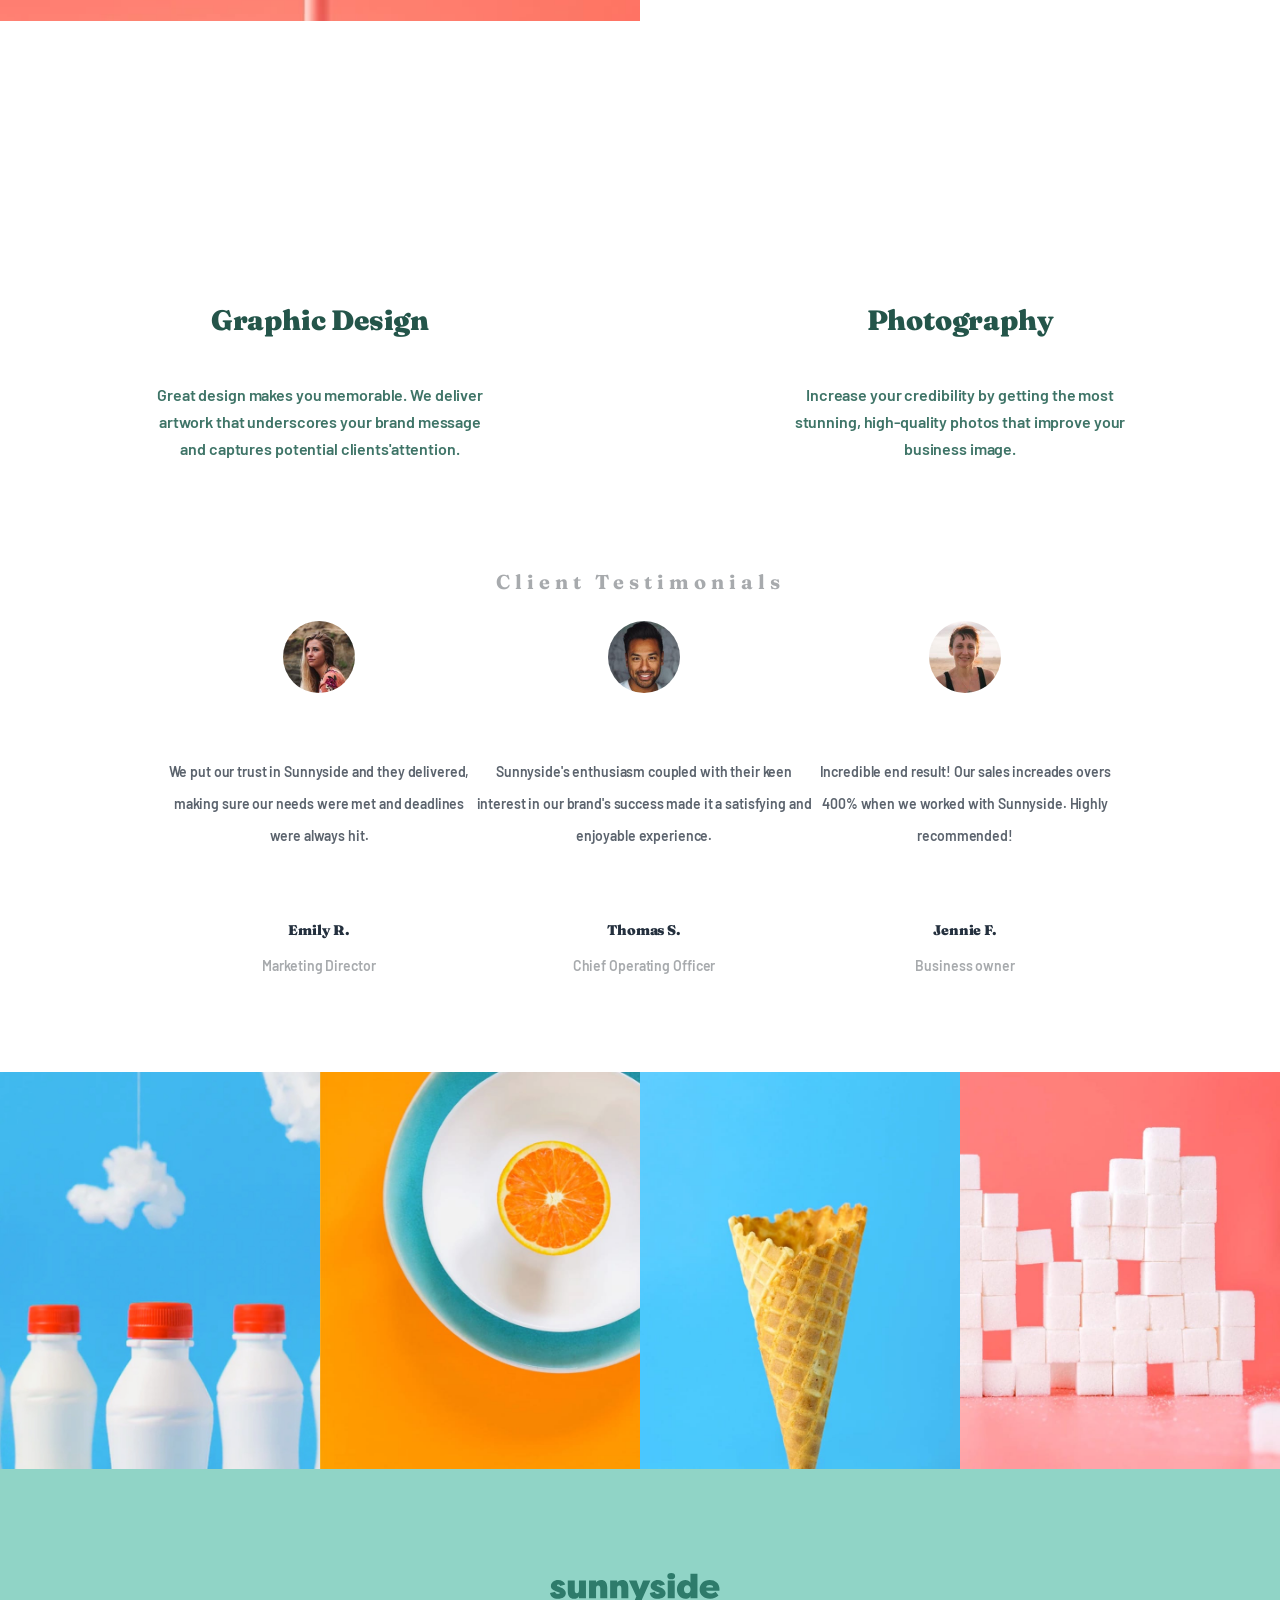
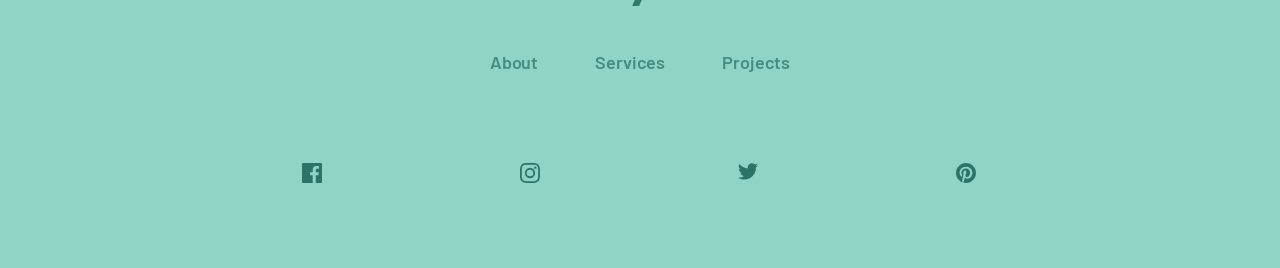
==== commit de80196f: "ffs" ====
--- a/index.html
+++ b/index.html
@@ -13,7 +13,7 @@
         <header>
             <section class="nav">
                 <article class="navbar">
-                    <img class="brand" src="ressources/images/logo.svg" alt="brand logo">
+                    <img class="brand" src="assets/images/logo.svg" alt="brand logo">
                     <div class="burgermenu">
                         <a href="#" class="menu">About</a>
                         <a href="#" class="menu">Services</a>
@@ -24,12 +24,12 @@
             </section>
             <section class="intro">
                 <h1 class="title">We are creatives</h1>
-                <img class="arrow" src="ressources/images/icons/icon-arrow-down.svg">
+                <img class="arrow" src="assets/images/icons/icon-arrow-down.svg">
             </section>
         </header>
         <section class="informations">
             <article class="egg">
-                <img src="ressources/images/photos/image-transform.jpg" width="100%">
+                <img src="assets/images/photos/image-transform.jpg" width="100%">
             </article>
             <article class="transform">
                 <h2>Transform you brand</h2>
@@ -39,7 +39,7 @@
                 <a class="Learn-yellow" href="#">Learn More</a>
             </article>
             <article class="glass">
-                <img src="ressources/images/photos/image-stand-out.jpg" width="100%">
+                <img src="assets/images/photos/image-stand-out.jpg" width="100%">
             </article>
             <article class="stand-out">
                 <h2>Stand out to the right audiance</h2>
@@ -69,7 +69,7 @@
             <h4>Client Testimonials</h4>
             <div class="people">
                 <article class="Emily">
-                    <img class="faces" src="ressources/images/people/image-emily.jpg">
+                    <img class="faces" src="assets/images/people/image-emily.jpg">
                     <p class="review">
                         We put our trust in Sunnyside and they delivered, making sure our needs were met and deadlines were always hit.
                     </p>
--- a/assets/style/scss/style.css
+++ b/assets/style/scss/style.css
@@ -621,7 +621,7 @@
 
 @media screen and (max-width: 768px) {
   header {
-    background: url("../../assets/images/photos/image-header.jpg") no-repeat center bottom, #3DBEFF;
+    background: url("assets/images/photos/image-header.jpg") no-repeat center bottom, #3DBEFF;
     background-size: 1450px;
     max-height: 1000px;
     max-width: 768px;
@@ -648,7 +648,7 @@
 }
 @media only screen and (min-width: 768px) and (max-width: 2560px) {
   header {
-    background: url("../../assets/images/photos/image-header.jpg") no-repeat center bottom, #3DBEFF;
+    background: url("assets/images/photos/image-header.jpg") no-repeat center bottom, #3DBEFF;
     background-size: 1100px;
     height: 550px;
   }
@@ -712,7 +712,7 @@
     justify-content: center;
   }
   .informations .Graphic {
-    background: url("../../assets/photos/image-graphic-design.jpg") no-repeat center;
+    background: url("assets/photos/image-graphic-design.jpg") no-repeat center;
     background-size: 1300px;
     height: 1000px;
     display: flex;
@@ -729,7 +729,7 @@
     margin-bottom: 10px;
   }
   .informations .photography {
-    background: url("../../assets/photos/image-photography.jpg") no-repeat center;
+    background: url("assets/photos/image-photography.jpg") no-repeat center;
     background-size: 1200px;
     height: 1000px;
     display: flex;
@@ -778,7 +778,7 @@
     width: 445px;
   }
   .informations .Graphic {
-    background: url("../../assets/photos/image-graphic-design.jpg") no-repeat center;
+    background: url("assets/photos/image-graphic-design.jpg") no-repeat center;
     display: flex;
     justify-content: center;
     align-items: center;
@@ -792,7 +792,7 @@
     width: 339px;
   }
   .informations .photography {
-    background: url("../../assets/photos/image-photography.jpg") no-repeat center;
+    background: url("assets/photos/image-photography.jpg") no-repeat center;
     display: flex;
     justify-content: center;
     align-items: center;
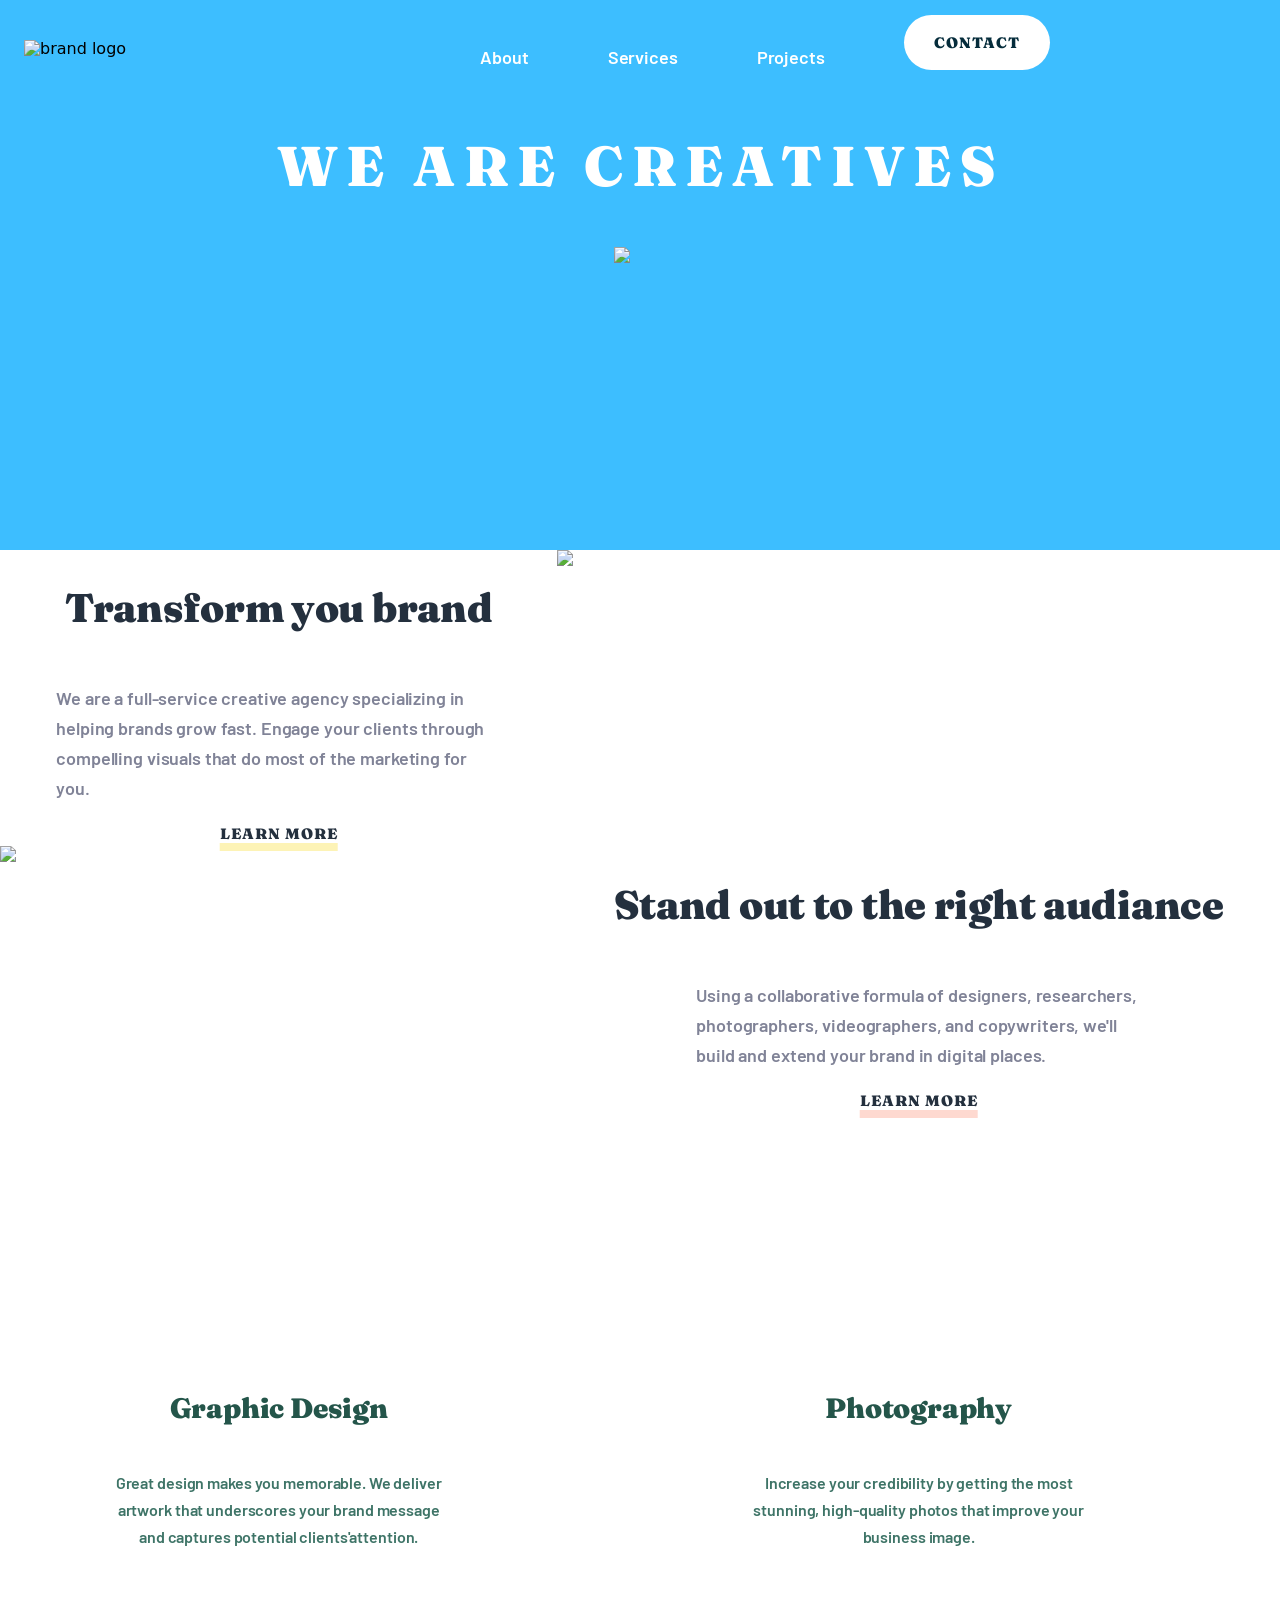
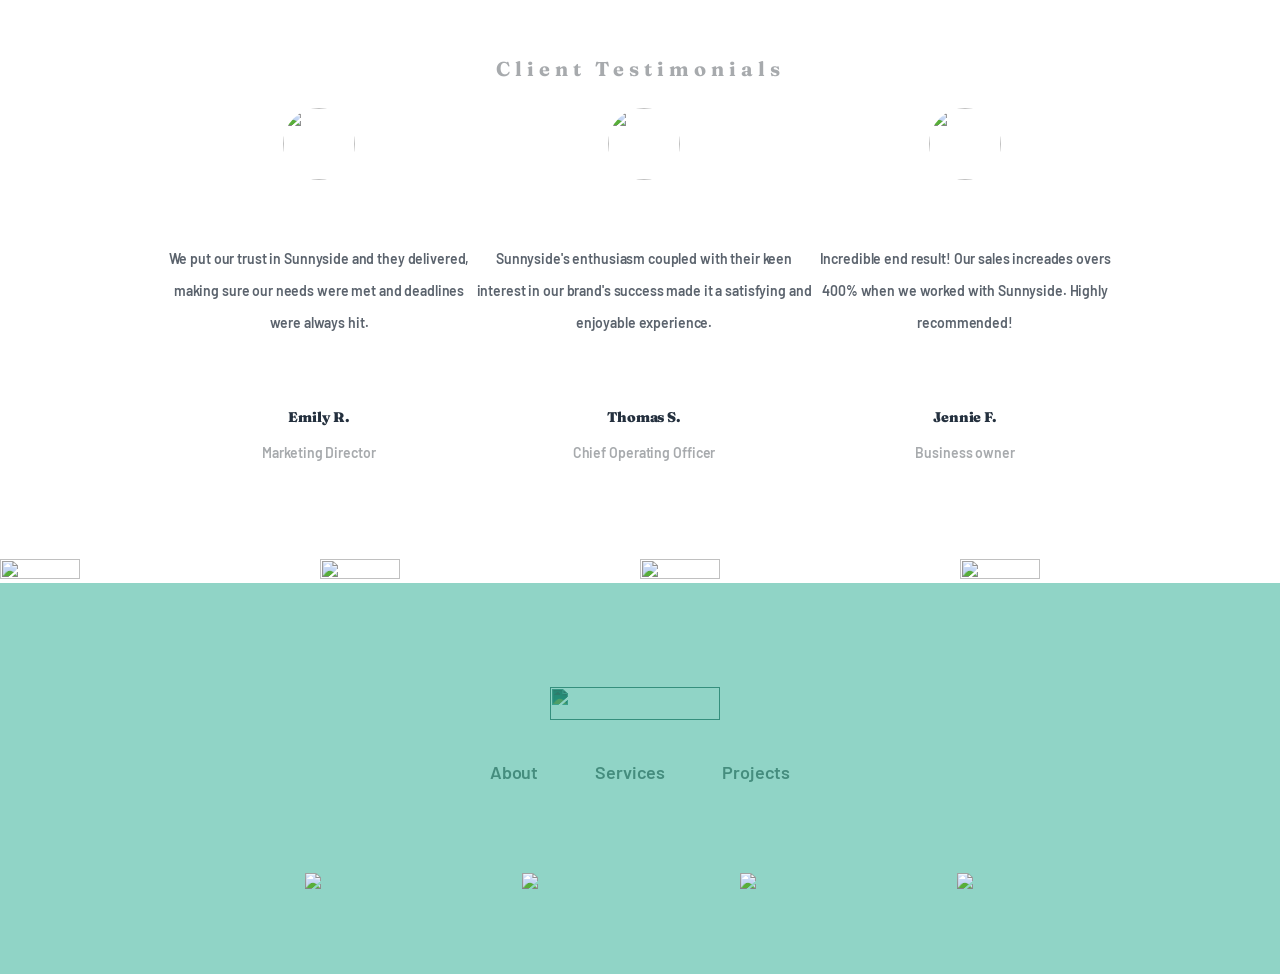
==== commit b8b9aa10: "ffs" ====
--- a/index.html
+++ b/index.html
@@ -13,7 +13,7 @@
         <header>
             <section class="nav">
                 <article class="navbar">
-                    <img class="brand" src="assets/images/logo.svg" alt="brand logo">
+                    <img class="brand" src="../images/logo.svg" alt="brand logo">
                     <div class="burgermenu">
                         <a href="#" class="menu">About</a>
                         <a href="#" class="menu">Services</a>
@@ -24,12 +24,12 @@
             </section>
             <section class="intro">
                 <h1 class="title">We are creatives</h1>
-                <img class="arrow" src="assets/images/icons/icon-arrow-down.svg">
+                <img class="arrow" src="../images/icons/icon-arrow-down.svg">
             </section>
         </header>
         <section class="informations">
             <article class="egg">
-                <img src="assets/images/photos/image-transform.jpg" width="100%">
+                <img src="../images/photos/image-transform.jpg" width="100%">
             </article>
             <article class="transform">
                 <h2>Transform you brand</h2>
@@ -39,7 +39,7 @@
                 <a class="Learn-yellow" href="#">Learn More</a>
             </article>
             <article class="glass">
-                <img src="assets/images/photos/image-stand-out.jpg" width="100%">
+                <img src="../images/photos/image-stand-out.jpg" width="100%">
             </article>
             <article class="stand-out">
                 <h2>Stand out to the right audiance</h2>
@@ -69,7 +69,7 @@
             <h4>Client Testimonials</h4>
             <div class="people">
                 <article class="Emily">
-                    <img class="faces" src="assets/images/people/image-emily.jpg">
+                    <img class="faces" src="../images/people/image-emily.jpg">
                     <p class="review">
                         We put our trust in Sunnyside and they delivered, making sure our needs were met and deadlines were always hit.
                     </p>
@@ -77,7 +77,7 @@
                     <p class="job">Marketing Director</p>
                 </article>
                 <article class="Thomas">
-                    <img class="faces" src="assets/images/people/image-thomas.jpg">
+                    <img class="faces" src="../images/people/image-thomas.jpg">
                     <p class="review">
                         Sunnyside's enthusiasm coupled with their keen interest in our brand's success made it a satisfying and enjoyable experience.
                     </p>
@@ -85,7 +85,7 @@
                     <p class="job">Chief Operating Officer</p>
                 </article>
                 <article class="Jennie">
-                    <img class="faces" src="assets/images/people/image-jennie.jpg">
+                    <img class="faces" src="../images/people/image-jennie.jpg">
                     <p class="review">
                         Incredible end result! Our sales increades overs 400% when we worked with Sunnyside. Highly recommended!
                     </p>
@@ -95,14 +95,14 @@
             </div>
         </section>
         <section class="images">
-            <img class="milk" src="assets/images/photos/image-gallery-milkbottles.jpg">
-            <img class="orange" src="assets/images/photos/image-gallery-orange.jpg">
-            <img class="cone" src="assets/images/photos/image-gallery-cone.jpg">
-            <img class="sugar" src="assets/images/photos/image-gallery-sugarcubes.jpg">
+            <img class="milk" src="../images/photos/image-gallery-milkbottles.jpg">
+            <img class="orange" src="../images/photos/image-gallery-orange.jpg">
+            <img class="cone" src="../images/photos/image-gallery-cone.jpg">
+            <img class="sugar" src="../images/photos/image-gallery-sugarcubes.jpg">
         </section>
         <footer>
             <article class="brand-foot">
-                <img class="brand" src="assets/images/logo.svg">
+                <img class="brand" src="../images/logo.svg">
                 <article class="infos-foot">
                     <div class="elements">
                         <a class="abt" href="#">About</a>
@@ -112,10 +112,10 @@
                 </article>
                 <article class="social-media">
                     <div class="logos">
-                        <a href="#"><img class="fb" src="assets/images/icons/icon-facebook.svg"></a>
-                        <a href="#"><img class="ig" src="assets/images/icons/icon-instagram.svg"></a>
-                        <a href="#"><img class="tw" src="assets/images/icons/icon-twitter.svg"></a>
-                        <a href="#"><img class="pt" src="assets/images/icons/icon-pinterest.svg"></a>
+                        <a href="#"><img class="fb" src="../images/icons/icon-facebook.svg"></a>
+                        <a href="#"><img class="ig" src="../images/icons/icon-instagram.svg"></a>
+                        <a href="#"><img class="tw" src="../images/icons/icon-twitter.svg"></a>
+                        <a href="#"><img class="pt" src="../images/icons/icon-pinterest.svg"></a>
                     </div>
                 </article>
             </article>
--- a/assets/style/scss/style.css
+++ b/assets/style/scss/style.css
@@ -621,7 +621,7 @@
 
 @media screen and (max-width: 768px) {
   header {
-    background: url("assets/images/photos/image-header.jpg") no-repeat center bottom, #3DBEFF;
+    background: url("../images/photos/image-header.jpg") no-repeat center bottom, #3DBEFF;
     background-size: 1450px;
     max-height: 1000px;
     max-width: 768px;
@@ -648,7 +648,7 @@
 }
 @media only screen and (min-width: 768px) and (max-width: 2560px) {
   header {
-    background: url("assets/images/photos/image-header.jpg") no-repeat center bottom, #3DBEFF;
+    background: url("../images/photos/image-header.jpg") no-repeat center bottom, #3DBEFF;
     background-size: 1100px;
     height: 550px;
   }
@@ -712,7 +712,7 @@
     justify-content: center;
   }
   .informations .Graphic {
-    background: url("assets/photos/image-graphic-design.jpg") no-repeat center;
+    background: url("../photos/image-graphic-design.jpg") no-repeat center;
     background-size: 1300px;
     height: 1000px;
     display: flex;
@@ -729,7 +729,7 @@
     margin-bottom: 10px;
   }
   .informations .photography {
-    background: url("assets/photos/image-photography.jpg") no-repeat center;
+    background: url("../photos/image-photography.jpg") no-repeat center;
     background-size: 1200px;
     height: 1000px;
     display: flex;
@@ -778,7 +778,7 @@
     width: 445px;
   }
   .informations .Graphic {
-    background: url("assets/photos/image-graphic-design.jpg") no-repeat center;
+    background: url("../photos/image-graphic-design.jpg") no-repeat center;
     display: flex;
     justify-content: center;
     align-items: center;
@@ -792,7 +792,7 @@
     width: 339px;
   }
   .informations .photography {
-    background: url("assets/photos/image-photography.jpg") no-repeat center;
+    background: url("../photos/image-photography.jpg") no-repeat center;
     display: flex;
     justify-content: center;
     align-items: center;
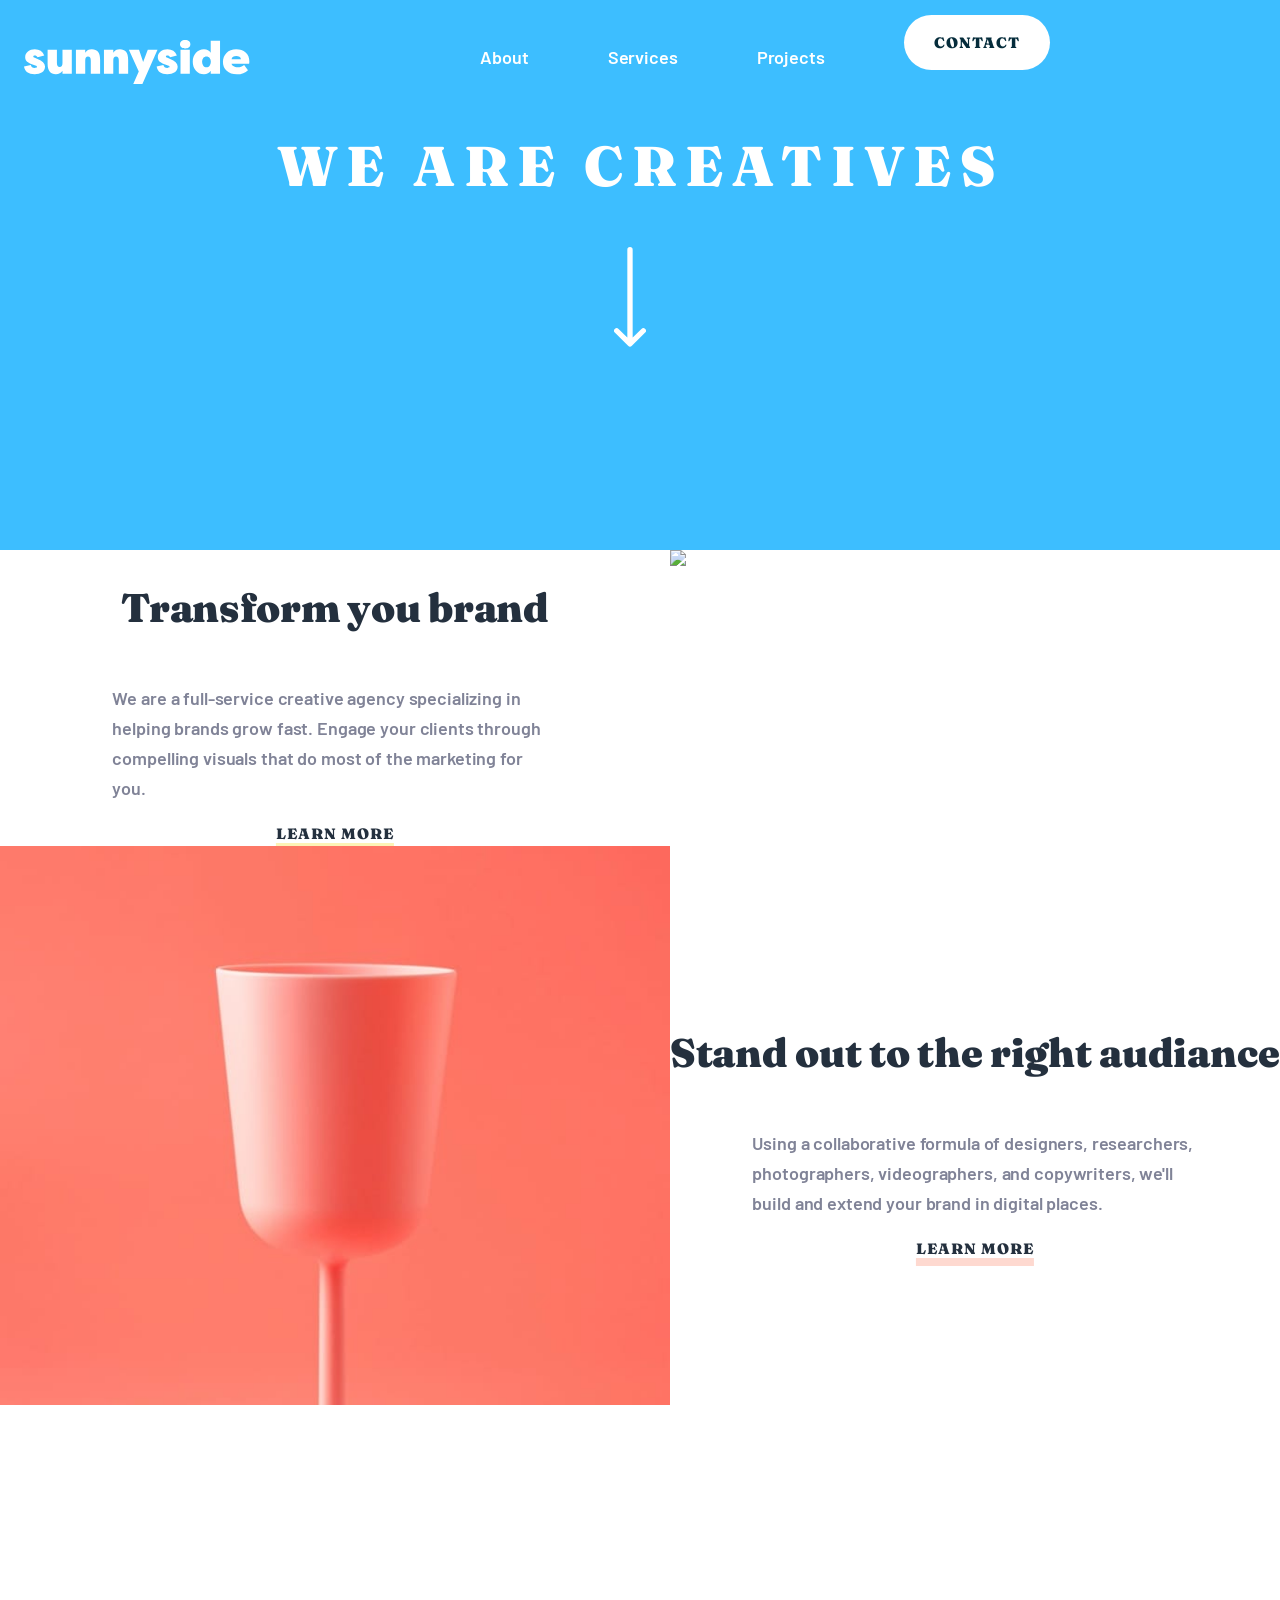
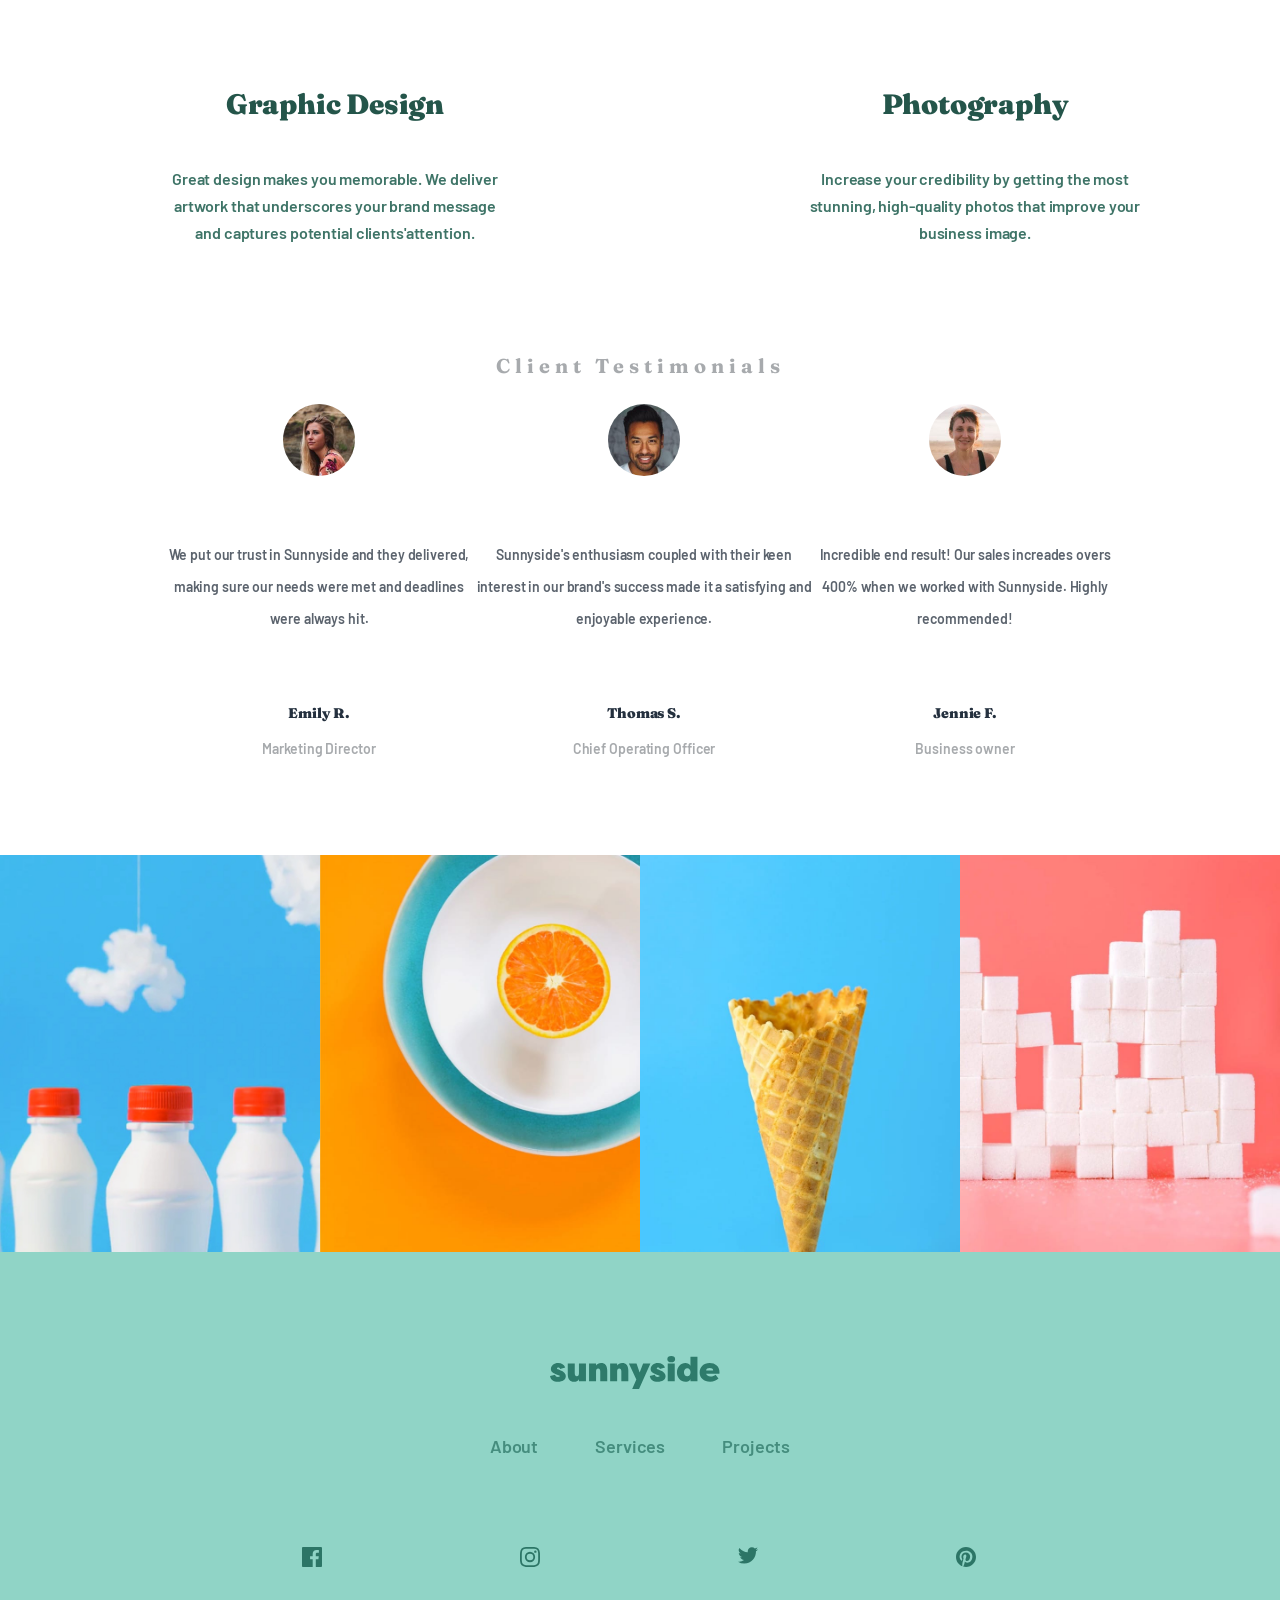
==== commit d44725a6: "ffs" ====
--- a/index.html
+++ b/index.html
@@ -13,7 +13,7 @@
         <header>
             <section class="nav">
                 <article class="navbar">
-                    <img class="brand" src="../images/logo.svg" alt="brand logo">
+                    <img class="brand" src="assets/images/logo.svg" alt="brand logo">
                     <div class="burgermenu">
                         <a href="#" class="menu">About</a>
                         <a href="#" class="menu">Services</a>
@@ -24,7 +24,7 @@
             </section>
             <section class="intro">
                 <h1 class="title">We are creatives</h1>
-                <img class="arrow" src="../images/icons/icon-arrow-down.svg">
+                <img class="arrow" src="assets/images/icons/icon-arrow-down.svg">
             </section>
         </header>
         <section class="informations">
@@ -39,7 +39,7 @@
                 <a class="Learn-yellow" href="#">Learn More</a>
             </article>
             <article class="glass">
-                <img src="../images/photos/image-stand-out.jpg" width="100%">
+                <img src="assets/images/photos/image-stand-out.jpg" width="100%">
             </article>
             <article class="stand-out">
                 <h2>Stand out to the right audiance</h2>
@@ -69,7 +69,7 @@
             <h4>Client Testimonials</h4>
             <div class="people">
                 <article class="Emily">
-                    <img class="faces" src="../images/people/image-emily.jpg">
+                    <img class="faces" src="assets/images/people/image-emily.jpg">
                     <p class="review">
                         We put our trust in Sunnyside and they delivered, making sure our needs were met and deadlines were always hit.
                     </p>
@@ -77,7 +77,7 @@
                     <p class="job">Marketing Director</p>
                 </article>
                 <article class="Thomas">
-                    <img class="faces" src="../images/people/image-thomas.jpg">
+                    <img class="faces" src="assets/images/people/image-thomas.jpg">
                     <p class="review">
                         Sunnyside's enthusiasm coupled with their keen interest in our brand's success made it a satisfying and enjoyable experience.
                     </p>
@@ -85,7 +85,7 @@
                     <p class="job">Chief Operating Officer</p>
                 </article>
                 <article class="Jennie">
-                    <img class="faces" src="../images/people/image-jennie.jpg">
+                    <img class="faces" src="assets/images/people/image-jennie.jpg">
                     <p class="review">
                         Incredible end result! Our sales increades overs 400% when we worked with Sunnyside. Highly recommended!
                     </p>
@@ -95,14 +95,14 @@
             </div>
         </section>
         <section class="images">
-            <img class="milk" src="../images/photos/image-gallery-milkbottles.jpg">
-            <img class="orange" src="../images/photos/image-gallery-orange.jpg">
-            <img class="cone" src="../images/photos/image-gallery-cone.jpg">
-            <img class="sugar" src="../images/photos/image-gallery-sugarcubes.jpg">
+            <img class="milk" src="assets/images/photos/image-gallery-milkbottles.jpg">
+            <img class="orange" src="assets/images/photos/image-gallery-orange.jpg">
+            <img class="cone" src="assets/images/photos/image-gallery-cone.jpg">
+            <img class="sugar" src="assets/images/photos/image-gallery-sugarcubes.jpg">
         </section>
         <footer>
             <article class="brand-foot">
-                <img class="brand" src="../images/logo.svg">
+                <img class="brand" src="assets/images/logo.svg">
                 <article class="infos-foot">
                     <div class="elements">
                         <a class="abt" href="#">About</a>
@@ -112,10 +112,10 @@
                 </article>
                 <article class="social-media">
                     <div class="logos">
-                        <a href="#"><img class="fb" src="../images/icons/icon-facebook.svg"></a>
-                        <a href="#"><img class="ig" src="../images/icons/icon-instagram.svg"></a>
-                        <a href="#"><img class="tw" src="../images/icons/icon-twitter.svg"></a>
-                        <a href="#"><img class="pt" src="../images/icons/icon-pinterest.svg"></a>
+                        <a href="#"><img class="fb" src="assets/images/icons/icon-facebook.svg"></a>
+                        <a href="#"><img class="ig" src="assets/images/icons/icon-instagram.svg"></a>
+                        <a href="#"><img class="tw" src="assets/images/icons/icon-twitter.svg"></a>
+                        <a href="#"><img class="pt" src="assets/images/icons/icon-pinterest.svg"></a>
                     </div>
                 </article>
             </article>
--- a/assets/style/scss/style.css
+++ b/assets/style/scss/style.css
@@ -621,7 +621,7 @@
 
 @media screen and (max-width: 768px) {
   header {
-    background: url("../images/photos/image-header.jpg") no-repeat center bottom, #3DBEFF;
+    background: url("assets/images/photos/image-header.jpg") no-repeat center bottom, #3DBEFF;
     background-size: 1450px;
     max-height: 1000px;
     max-width: 768px;
@@ -648,7 +648,7 @@
 }
 @media only screen and (min-width: 768px) and (max-width: 2560px) {
   header {
-    background: url("../images/photos/image-header.jpg") no-repeat center bottom, #3DBEFF;
+    background: url("assets/images/photos/image-header.jpg") no-repeat center bottom, #3DBEFF;
     background-size: 1100px;
     height: 550px;
   }
@@ -712,7 +712,7 @@
     justify-content: center;
   }
   .informations .Graphic {
-    background: url("../photos/image-graphic-design.jpg") no-repeat center;
+    background: url("assets/photos/image-graphic-design.jpg") no-repeat center;
     background-size: 1300px;
     height: 1000px;
     display: flex;
@@ -729,7 +729,7 @@
     margin-bottom: 10px;
   }
   .informations .photography {
-    background: url("../photos/image-photography.jpg") no-repeat center;
+    background: url("assets/photos/image-photography.jpg") no-repeat center;
     background-size: 1200px;
     height: 1000px;
     display: flex;
@@ -778,7 +778,7 @@
     width: 445px;
   }
   .informations .Graphic {
-    background: url("../photos/image-graphic-design.jpg") no-repeat center;
+    background: url("assets/photos/image-graphic-design.jpg") no-repeat center;
     display: flex;
     justify-content: center;
     align-items: center;
@@ -792,7 +792,7 @@
     width: 339px;
   }
   .informations .photography {
-    background: url("../photos/image-photography.jpg") no-repeat center;
+    background: url("assets/photos/image-photography.jpg") no-repeat center;
     display: flex;
     justify-content: center;
     align-items: center;
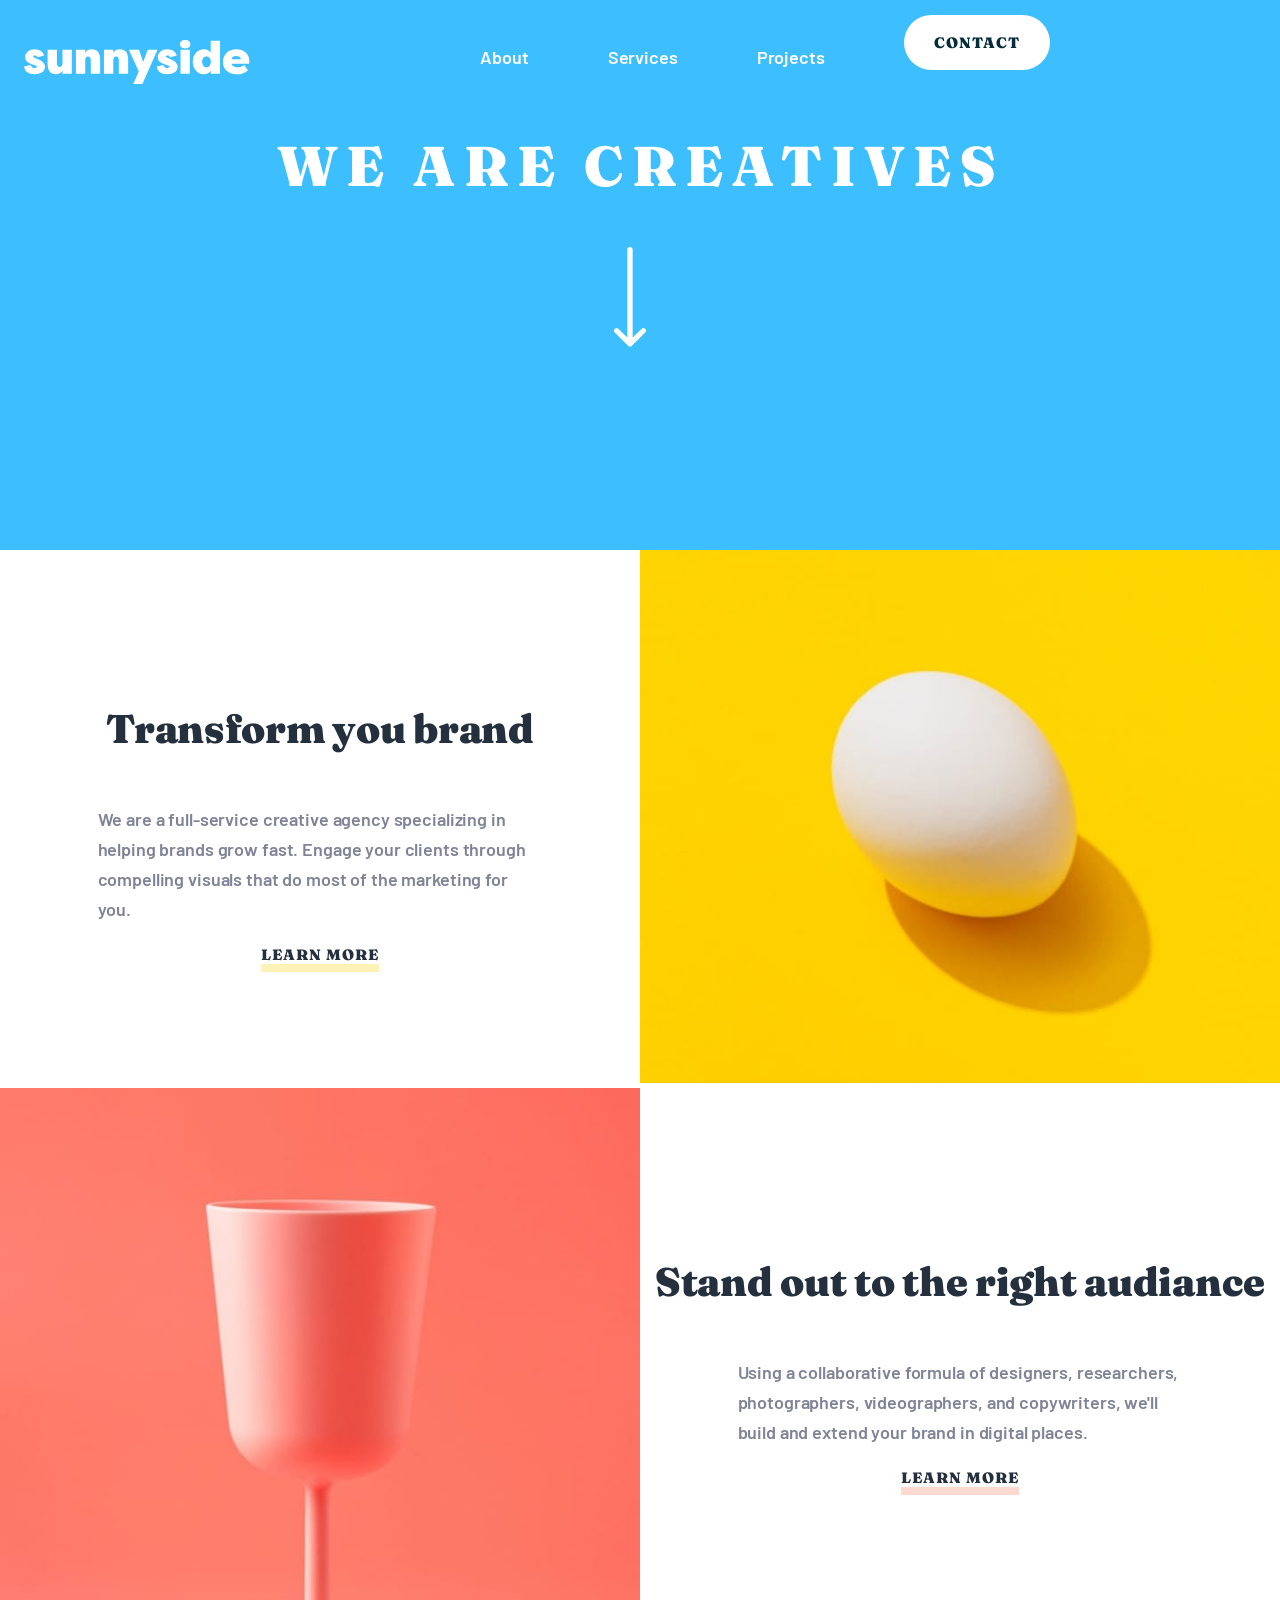
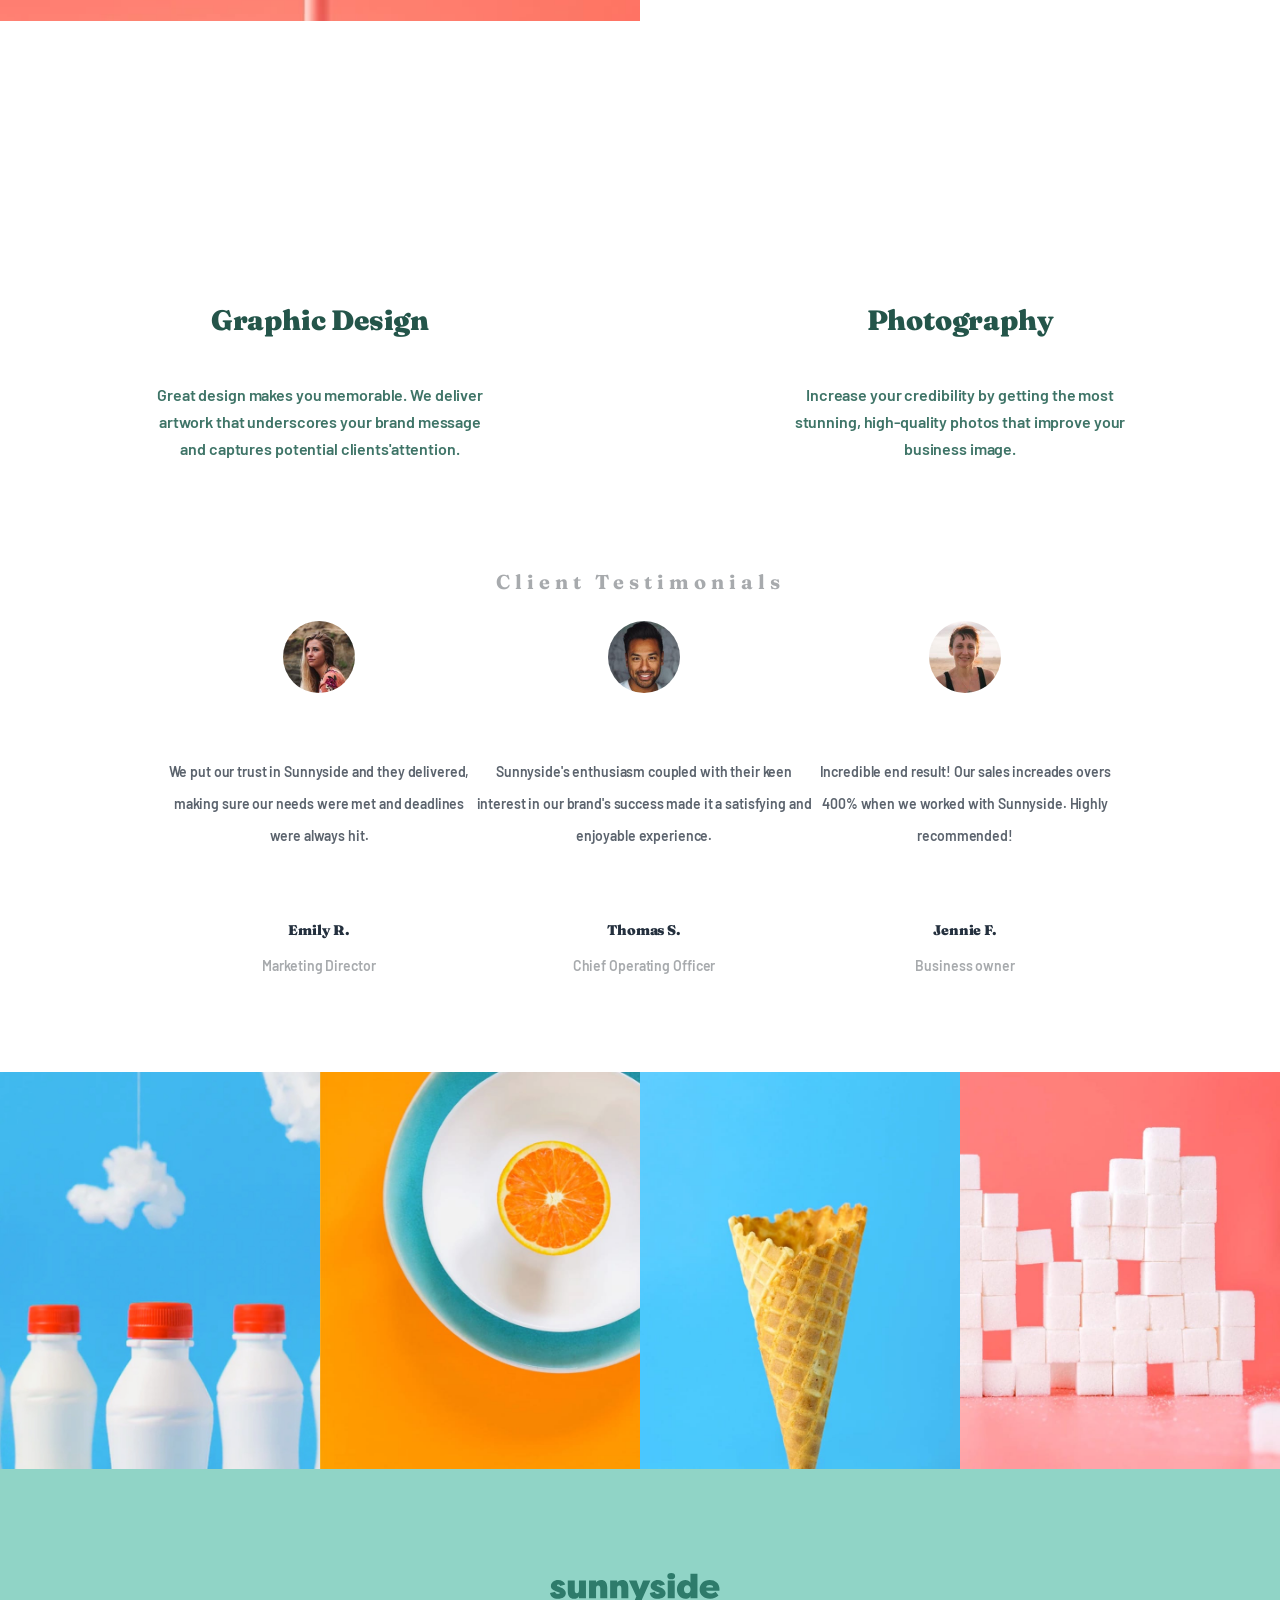
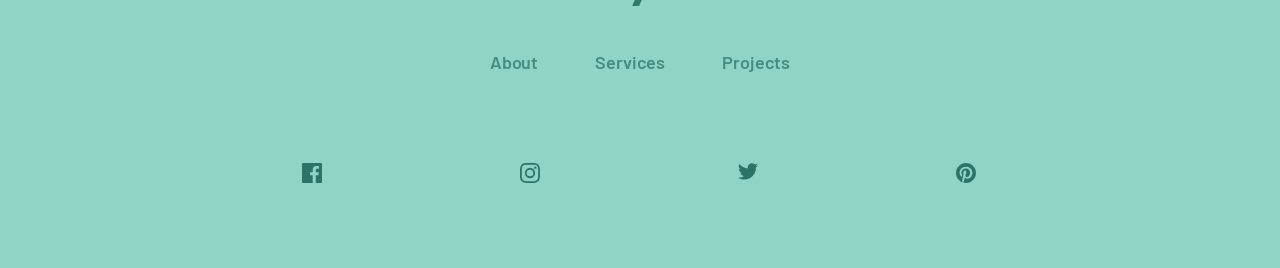
==== commit 7402e732: "ffs" ====
--- a/index.html
+++ b/index.html
@@ -29,7 +29,7 @@
         </header>
         <section class="informations">
             <article class="egg">
-                <img src="../images/photos/image-transform.jpg" width="100%">
+                <img src="assets/images/photos/image-transform.jpg" width="100%">
             </article>
             <article class="transform">
                 <h2>Transform you brand</h2>
